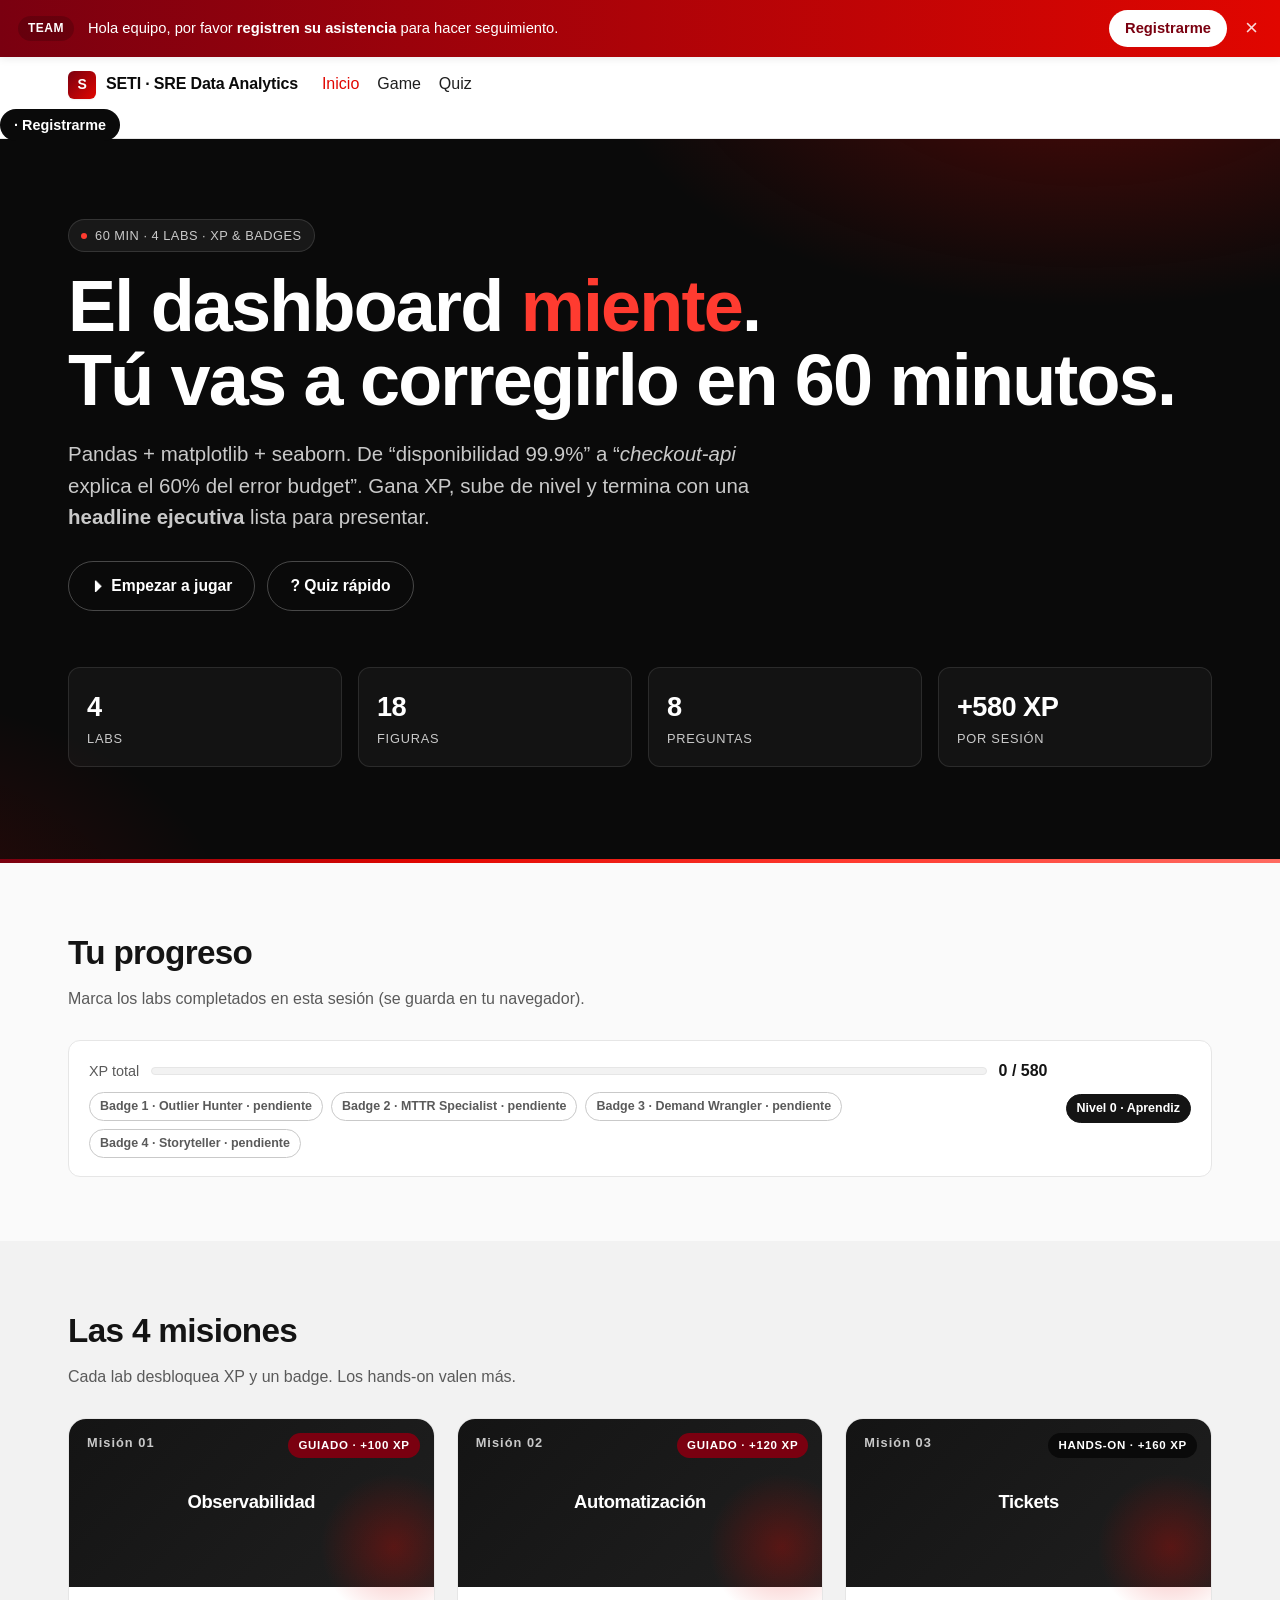
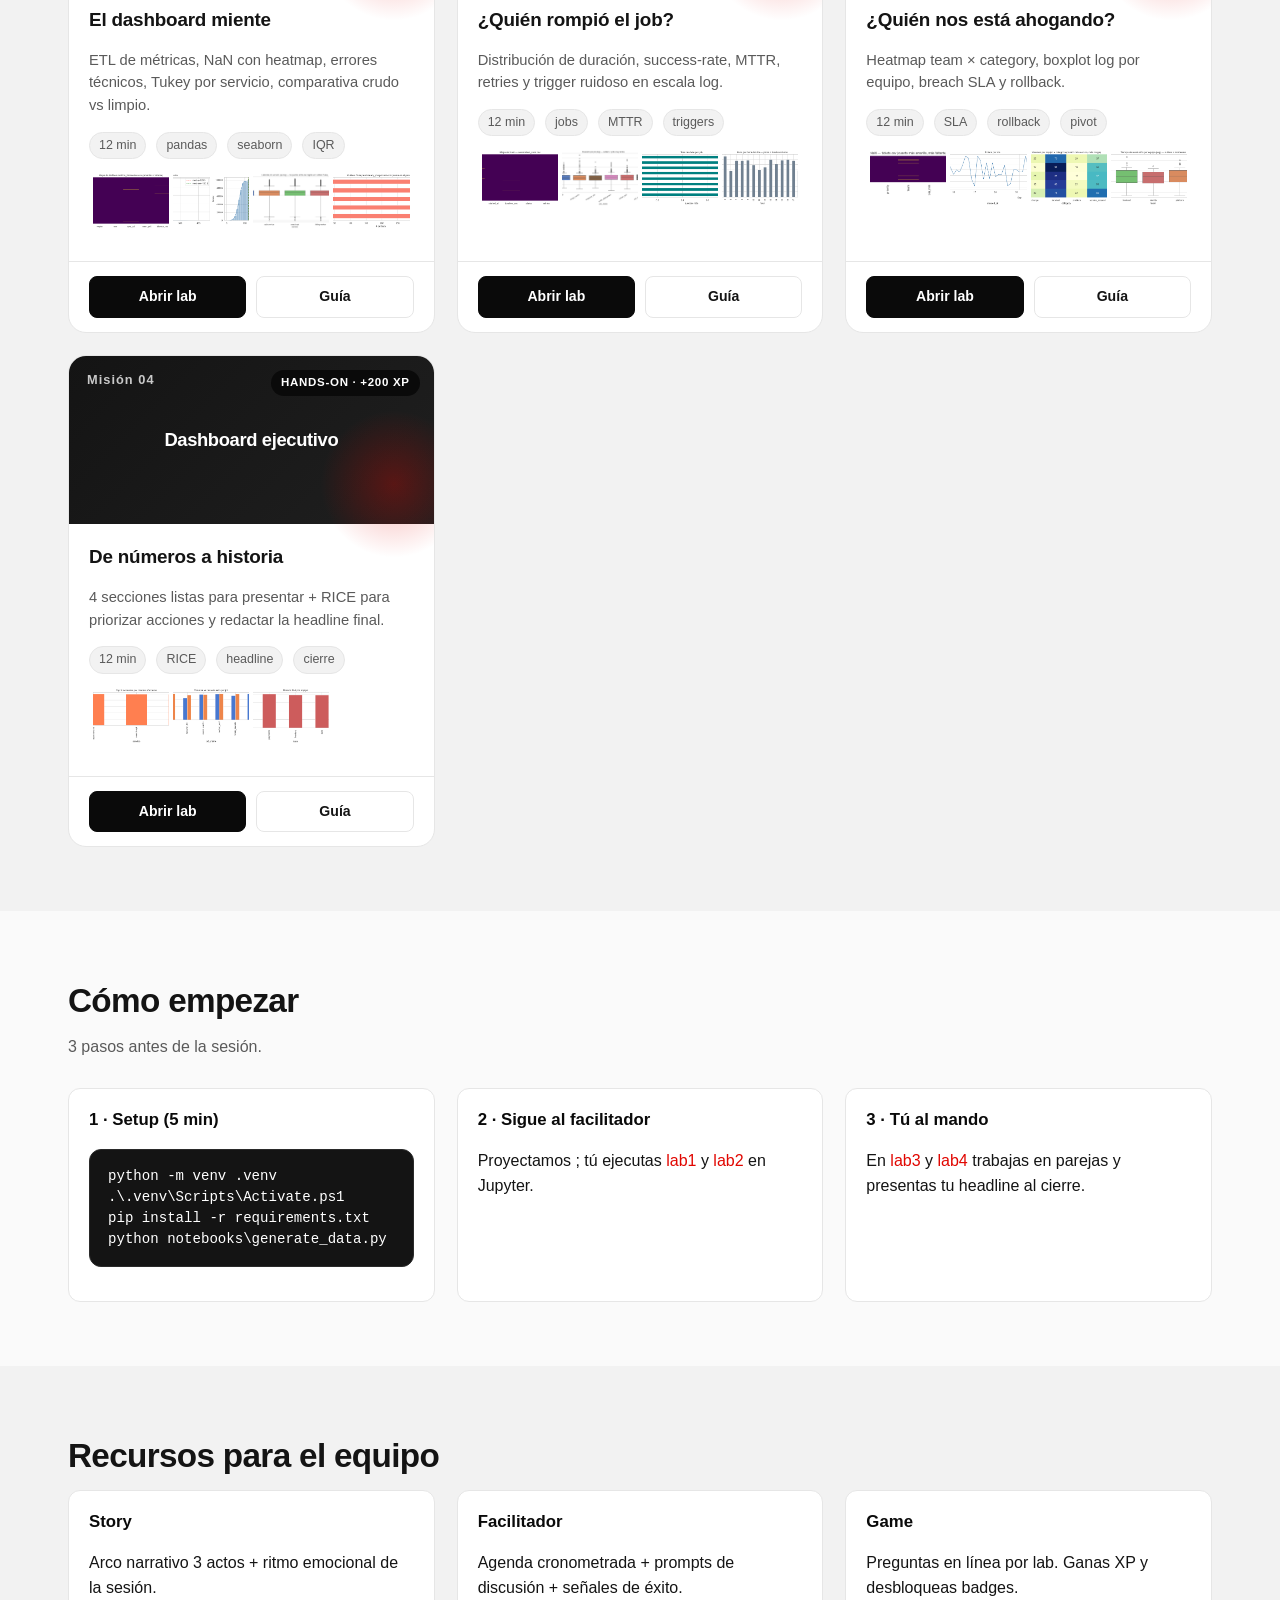
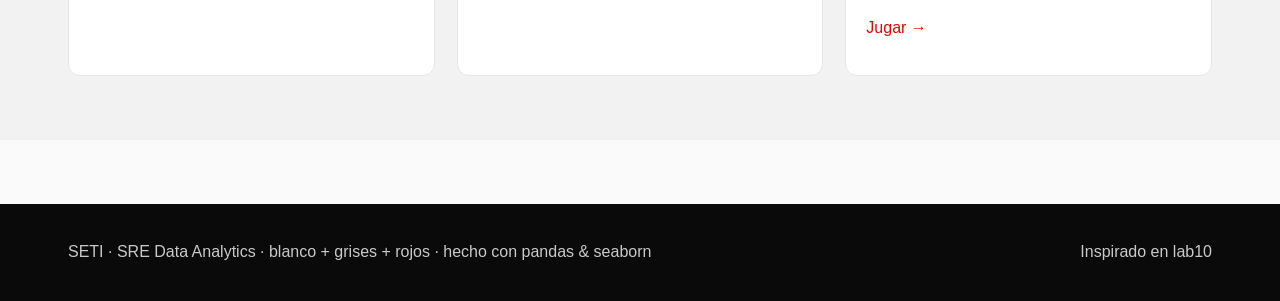
==== index.html @ d8b655b2 "SETI · SRE Data Analytics — v1.0" ====
<!DOCTYPE html>
<html lang="es">
<head>
<meta name="viewport" content="width=device-width, initial-scale=1">
<meta charset="utf-8">
<title>SETI · SRE Data Analytics</title>
<link rel="stylesheet" href="assets/style.css">
  <link rel="stylesheet" href="assets/registration.css">
</head>
<body>

<!-- NAV -->
<nav class="nav">
  <div class="wrap">
    <div class="brand"><div class="logo">S</div> SETI · SRE Data Analytics</div>
    <div class="links">
      <a class="active" href="index.html">Inicio</a>
      
      <a href="game.html">Game</a>
      <a href="quiz.html">Quiz</a>
      
      
      
      
    </div>
    
  </div>
    <a class="cta reg-nav-btn" href="#" onclick="event.preventDefault();window.__SETI__.openModal();" id="__SETI_OPEN_REG__">· Registrarme</a>
</nav>

<!-- HERO -->
<header class="hero">
  <div class="wrap">
    <span class="eyebrow"><span class="dot"></span> 60 min · 4 labs · XP & badges</span>
    <h1>El dashboard <span class="accent">miente</span>.<br>
        Tú vas a corregirlo en 60 minutos.</h1>
    <p class="lede">Pandas + matplotlib + seaborn. De “disponibilidad 99.9%” a
      “<em>checkout-api</em> explica el 60% del error budget”. Gana XP, sube de nivel
      y termina con una <strong>headline ejecutiva</strong> lista para presentar.</p>
    <div class="cta-row">
      
      <a class="btn btn-ghost" href="game.html">⏵ Empezar a jugar</a>
      <a class="btn btn-ghost" href="quiz.html">? Quiz rápido</a>
    </div>
    <div class="stats">
      <div class="stat"><div class="num">4</div><div class="lbl">Labs</div></div>
      <div class="stat"><div class="num">18</div><div class="lbl">Figuras</div></div>
      <div class="stat"><div class="num">8</div><div class="lbl">Preguntas</div></div>
      <div class="stat"><div class="num">+580 XP</div><div class="lbl">Por sesión</div></div>
    </div>
  </div>
</header>

<!-- PROGRESO -->
<section class="block">
  <div class="wrap">
    <h2 class="section-title">Tu progreso</h2>
    <p class="section-sub">Marca los labs completados en esta sesión (se guarda en tu navegador).</p>
    <div class="learn-card" style="display:flex; align-items:center; gap:18px; flex-wrap:wrap;">
      <div style="flex:1; min-width:240px;">
        <div class="bar-wrap" style="margin-bottom:8px;">
          <div class="label">XP total</div>
          <div class="progress" style="flex:1;"><span id="xp-bar" style="width:0%"></span></div>
          <div><strong id="xp-text">0 / 800</strong></div>
        </div>
        <div class="badge-row" id="badge-row">
          <span class="chip ghost">Badge 1 · pendiente</span>
          <span class="chip ghost">Badge 2 · pendiente</span>
          <span class="chip ghost">Badge 3 · pendiente</span>
          <span class="chip ghost">Badge 4 · pendiente</span>
        </div>
      </div>
      <div>
        <span class="chip ink" id="level">Nivel 0 · Aprendiz</span>
      </div>
    </div>
  </div>
</section>

<!-- LABS -->
<section class="block" style="background:var(--grey-6);">
  <div class="wrap">
    <h2 class="section-title">Las 4 misiones</h2>
    <p class="section-sub">Cada lab desbloquea XP y un badge. Los hands-on valen más.</p>
    <div class="lab-grid">

      <article class="lab-card guiado" data-lab="lab1" data-xp="100" data-badge="Outlier Hunter">
        <div class="cover">
          <span class="num">Misión 01</span>
          <span>Observabilidad</span>
          <div class="ring"></div>
        </div>
        <span class="ribbon">Guiado · +100 XP</span>
        <div class="body">
          <h3>El dashboard miente</h3>
          <p class="desc">ETL de métricas, NaN con heatmap, errores técnicos,
            Tukey por servicio, comparativa crudo vs limpio.</p>
          <div class="meta">
            <span class="pill">12 min</span>
            <span class="pill">pandas</span>
            <span class="pill">seaborn</span>
            <span class="pill">IQR</span>
          </div>
          <div class="gallery">
            <img src="html/lab1_fig1_nan.png" alt="">
            <img src="html/lab1_fig2_latency_dist.png" alt="">
            <img src="html/lab1_fig3_boxplot.png" alt="">
            <img src="html/lab1_fig4_outliers_per_service.png" alt="">
          </div>
        </div>
        <div class="actions">
          <a class="primary" href="html/lab1_observabilidad.html">Abrir lab</a>
          <a href="labs/lab-01-observabilidad/guide.html">Guía</a>
        </div>
      </article>

      <article class="lab-card guiado" data-lab="lab2" data-xp="120" data-badge="MTTR Specialist">
        <div class="cover">
          <span class="num">Misión 02</span>
          <span>Automatización</span>
          <div class="ring"></div>
        </div>
        <span class="ribbon">Guiado · +120 XP</span>
        <div class="body">
          <h3>¿Quién rompió el job?</h3>
          <p class="desc">Distribución de duración, success-rate, MTTR, retries y
            trigger ruidoso en escala log.</p>
          <div class="meta">
            <span class="pill">12 min</span>
            <span class="pill">jobs</span>
            <span class="pill">MTTR</span>
            <span class="pill">triggers</span>
          </div>
          <div class="gallery">
            <img src="html/lab2_fig1_nan.png" alt="">
            <img src="html/lab2_fig2_boxplot.png" alt="">
            <img src="html/lab2_fig3_success.png" alt="">
            <img src="html/lab2_fig4_hourly.png" alt="">
          </div>
        </div>
        <div class="actions">
          <a class="primary" href="html/lab2_automatizacion.html">Abrir lab</a>
          <a href="labs/lab-02-automatizacion/guide.html">Guía</a>
        </div>
      </article>

      <article class="lab-card hands" data-lab="lab3" data-xp="160" data-badge="Demand Wrangler">
        <div class="cover">
          <span class="num">Misión 03</span>
          <span>Tickets</span>
          <div class="ring"></div>
        </div>
        <span class="ribbon">Hands-on · +160 XP</span>
        <div class="body">
          <h3>¿Quién nos está ahogando?</h3>
          <p class="desc">Heatmap team × category, boxplot log por equipo,
            breach SLA y rollback.</p>
          <div class="meta">
            <span class="pill">12 min</span>
            <span class="pill">SLA</span>
            <span class="pill">rollback</span>
            <span class="pill">pivot</span>
          </div>
          <div class="gallery">
            <img src="html/lab3_fig1_nan.png" alt="">
            <img src="html/lab3_fig2_daily.png" alt="">
            <img src="html/lab3_fig3_heatmap.png" alt="">
            <img src="html/lab3_fig4_boxplot.png" alt="">
          </div>
        </div>
        <div class="actions">
          <a class="primary" href="html/lab3_requerimientos.html">Abrir lab</a>
          <a href="labs/lab-03-requerimientos/guide.html">Guía</a>
        </div>
      </article>

      <article class="lab-card hands" data-lab="lab4" data-xp="200" data-badge="Storyteller">
        <div class="cover">
          <span class="num">Misión 04</span>
          <span>Dashboard ejecutivo</span>
          <div class="ring"></div>
        </div>
        <span class="ribbon">Hands-on · +200 XP</span>
        <div class="body">
          <h3>De números a historia</h3>
          <p class="desc">4 secciones listas para presentar + RICE para priorizar
            acciones y redactar la headline final.</p>
          <div class="meta">
            <span class="pill">12 min</span>
            <span class="pill">RICE</span>
            <span class="pill">headline</span>
            <span class="pill">cierre</span>
          </div>
          <div class="gallery">
            <img src="html/lab4_fig1_avail.png" alt="">
            <img src="html/lab4_fig2_auto.png" alt="">
            <img src="html/lab4_fig3_ops.png" alt="">
          </div>
        </div>
        <div class="actions">
          <a class="primary" href="html/lab4_ejecutivo.html">Abrir lab</a>
          <a href="labs/lab-04-ejecutivo/guide.html">Guía</a>
        </div>
      </article>

    </div>
  </div>
</section>

<!-- CÓMO EMPEZAR -->
<section class="block">
  <div class="wrap">
    <h2 class="section-title">Cómo empezar</h2>
    <p class="section-sub">3 pasos antes de la sesión.</p>
    <div class="lab-grid">
      <div class="learn-card">
        <h3>1 · Setup (5 min)</h3>
        <pre><code>python -m venv .venv
.\.venv\Scripts\Activate.ps1
pip install -r requirements.txt
python notebooks\generate_data.py</code></pre>
      </div>
      <div class="learn-card">
        <h3>2 · Sigue al facilitador</h3>
        <p>Proyectamos ; tú ejecutas
          <a href="notebooks/lab1_observabilidad.ipynb">lab1</a> y
          <a href="notebooks/lab2_automatizacion.ipynb">lab2</a> en Jupyter.</p>
      </div>
      <div class="learn-card">
        <h3>3 · Tú al mando</h3>
        <p>En <a href="notebooks/lab3_requerimientos.ipynb">lab3</a> y
          <a href="notebooks/lab4_ejecutivo.ipynb">lab4</a> trabajas en parejas
          y presentas tu headline al cierre.</p>
      </div>
    </div>
  </div>
</section>

<!-- RECURSOS -->
<section class="block" style="background:var(--grey-6);">
  <div class="wrap">
    <h2 class="section-title">Recursos para el equipo</h2>
    <div class="lab-grid">
      <div class="learn-card">
        <h3>Story</h3>
        <p>Arco narrativo 3 actos + ritmo emocional de la sesión.</p>
        <p></p>
      </div>
      <div class="learn-card">
        <h3>Facilitador</h3>
        <p>Agenda cronometrada + prompts de discusión + señales de éxito.</p>
        <p></p>
      </div>
      <div class="learn-card">
        <h3>Game</h3>
        <p>Preguntas en línea por lab. Ganas XP y desbloqueas badges.</p>
        <p><a href="game.html">Jugar →</a></p>
      </div>
    </div>
  </div>
</section>

<footer class="site">
  <div class="wrap">
    <div>SETI · SRE Data Analytics · blanco + grises + rojos · hecho con pandas & seaborn</div>
    <div><a href="https://app.lab10.ai/aprende" rel="noopener">Inspirado en lab10</a></div>
  </div>
</footer>

<script>
// progreso local por navegador
const STORAGE = 'seti-sre-progress';
function load() {
  try { return JSON.parse(localStorage.getItem(STORAGE)) || {}; } catch { return {}; }
}
function save(s) { localStorage.setItem(STORAGE, JSON.stringify(s)); }
function paint() {
  const s = load();
  let xp = 0;
  document.querySelectorAll('.lab-card').forEach(card => {
    const lab = card.dataset.lab;
    if (s[lab]) {
      xp += +card.dataset.xp;
      card.style.borderColor = 'var(--red-5)';
      card.querySelector('.ribbon').textContent = '✓ ' + card.dataset.badge;
      card.querySelector('.ribbon').style.background = 'var(--red-7)';
    }
  });
  const max = 580, pct = Math.min(100, Math.round(100 * xp / max));
  document.getElementById('xp-bar').style.width = pct + '%';
  document.getElementById('xp-text').textContent = xp + ' / ' + max;
  const lvl = xp >= 580 ? 'Nivel 4 · Storyteller'
            : xp >= 380 ? 'Nivel 3 · Wrangler'
            : xp >= 220 ? 'Nivel 2 · Specialist'
            : xp >= 100 ? 'Nivel 1 · Hunter'
            : 'Nivel 0 · Aprendiz';
  document.getElementById('level').textContent = lvl;

  const badges = [...document.querySelectorAll('.lab-card')]
    .filter(c => s[c.dataset.lab]).map(c => c.dataset.badge);
  const row = document.getElementById('badge-row');
  row.innerHTML = '';
  for (let i = 1; i <= 4; i++) {
    const lab = ['lab1','lab2','lab3','lab4'][i - 1];
    const card = document.querySelector(`.lab-card[data-lab="${lab}"]`);
    const name = card.dataset.badge;
    const earned = s[lab];
    const span = document.createElement('span');
    span.className = 'chip ' + (earned ? 'red' : 'ghost');
    span.textContent = `Badge ${i} · ${name}` + (earned ? ' ✓' : ' · pendiente');
    row.appendChild(span);
  }
}
document.querySelectorAll('.lab-card').forEach(card => {
  card.addEventListener('click', (e) => {
    // sólo toggle si el click NO fue en un enlace
    if (e.target.closest('a')) return;
    const s = load();
    s[card.dataset.lab] = !s[card.dataset.lab];
    save(s); paint();
  });
});
paint();
</script>

  <script src="assets/registration.js" defer></script>
</body>
</html>
---- assets/style.css ----
/* =========================================================================
   SETI BRAND — SRE Data Analytics
   Paleta: blanco + escala de grises + escala de rojos
   ========================================================================= */

:root {
  /* neutros */
  --ink-0:   #0a0a0a;   /* negro casi puro */
  --ink-1:   #141414;
  --ink-2:   #1f1f1f;
  --ink-3:   #2a2a2a;
  --grey-1:  #3a3a3a;
  --grey-2:  #5a5a5a;
  --grey-3:  #8a8a8a;
  --grey-4:  #c9c9c9;
  --grey-5:  #e6e6e6;
  --grey-6:  #f2f2f2;
  --paper:   #ffffff;
  --paper-2: #fafafa;

  /* rojos SETI */
  --red-9:   #2b0000;
  --red-8:   #4a0000;
  --red-7:   #7a0010;
  --red-6:   #b30015;
  --red-5:   #e10600;
  --red-4:   #ff3b30;
  --red-3:   #ff6b61;
  --red-2:   #ffb3ad;
  --red-1:   #ffd9d5;

  /* acentos derivados */
  --accent:  var(--red-5);
  --accent-hi:var(--red-4);
  --accent-lo:var(--red-2);

  /* tipografía */
  --font-sans: "Inter", -apple-system, "Segoe UI", Roboto, Helvetica, Arial, sans-serif;
  --font-mono: ui-monospace, "JetBrains Mono", Menlo, Consolas, monospace;
  --font-display: "Inter", -apple-system, "Segoe UI", Roboto, sans-serif;

  /* radios / sombras */
  --r-sm: 6px;
  --r-md: 12px;
  --r-lg: 18px;
  --shadow-sm: 0 1px 2px rgba(0,0,0,.04), 0 1px 1px rgba(0,0,0,.02);
  --shadow-md: 0 4px 14px rgba(0,0,0,.08);
  --shadow-lg: 0 18px 40px rgba(0,0,0,.12);
}

* { box-sizing: border-box; }
html, body { margin: 0; padding: 0; }
body {
  font-family: var(--font-sans);
  background: var(--paper-2);
  color: var(--ink-1);
  line-height: 1.55;
  -webkit-font-smoothing: antialiased;
  text-rendering: optimizeLegibility;
}
a { color: var(--accent); text-decoration: none; }
a:hover { color: var(--accent-hi); text-decoration: underline; text-underline-offset: 3px; }
code, kbd, pre { font-family: var(--font-mono); }
code { background: var(--grey-6); padding: .15em .45em; border-radius: 4px; font-size: .92em; color: var(--red-8); }
kbd {
  background: var(--ink-1); color: var(--paper); padding: 2px 6px; border-radius: 4px;
  font-size: .8em; border: 1px solid var(--ink-3);
}
hr { border: 0; height: 1px; background: var(--grey-5); margin: 28px 0; }

/* =========================================================================
   PROSE — blockquote, table, pre, listas (para Markdown rendered)
   ========================================================================= */
blockquote {
  border-left: 4px solid var(--accent);
  background: #fff5f4;
  color: var(--red-8);
  padding: 14px 18px;
  border-radius: 6px;
  margin: 18px 0;
  font-style: normal;
}
blockquote p { margin: 0; }
blockquote p + p { margin-top: .6em; }
blockquote ul { margin: .4em 0 .4em 1em; padding: 0; }

table {
  width: 100%;
  border-collapse: collapse;
  margin: 18px 0;
  background: var(--paper);
  border: 1px solid var(--grey-5);
  border-radius: var(--r-md);
  overflow: hidden;
  font-size: .95rem;
}
thead { background: var(--grey-6); }
th, td {
  padding: 10px 14px;
  border-bottom: 1px solid var(--grey-5);
  text-align: left;
  vertical-align: top;
}
tbody tr:last-child td { border-bottom: 0; }
tbody tr:hover { background: var(--grey-6); }
th { color: var(--ink-1); font-weight: 700; font-size: .82rem; letter-spacing: .04em; text-transform: uppercase; }

ul, ol { padding-left: 1.4em; }
li { margin: 4px 0; }

pre {
  background: var(--ink-1);
  color: var(--paper);
  padding: 16px 18px;
  border-radius: var(--r-md);
  overflow-x: auto;
  font-size: .88rem;
  line-height: 1.5;
  margin: 16px 0;
  border: 1px solid var(--ink-3);
}
pre code { background: transparent; color: inherit; padding: 0; font-size: inherit; }

img { max-width: 100%; height: auto; border-radius: var(--r-md); }
figure { margin: 18px 0; }
figcaption { color: var(--grey-2); font-size: .85rem; margin-top: 6px; }

/* =========================================================================
   LAYOUT — nav, hero, secciones
   ========================================================================= */
.nav {
  position: sticky; top: 0; z-index: 50;
  background: rgba(255,255,255,.92);
  backdrop-filter: saturate(180%) blur(10px);
  border-bottom: 1px solid var(--grey-5);
}
.nav .wrap {
  max-width: 1200px; margin: 0 auto;
  display: flex; align-items: center; gap: 24px;
  padding: 14px 28px;
}
.nav .brand {
  display: flex; align-items: center; gap: 10px;
  font-weight: 800; letter-spacing: -.01em; color: var(--ink-0);
}
.nav .brand .logo {
  width: 28px; height: 28px; border-radius: 6px;
  background: linear-gradient(135deg, var(--red-7), var(--red-5));
  display: grid; place-items: center; color: #fff; font-weight: 800; font-size: 14px;
  box-shadow: var(--shadow-sm);
}
.nav .links { display: flex; gap: 18px; flex-wrap: wrap; }
.nav .links a { color: var(--ink-2); font-weight: 500; }
.nav .links a.active { color: var(--accent); }
.nav .cta {
  margin-left: auto;
  background: var(--ink-0); color: var(--paper);
  padding: 8px 14px; border-radius: 999px; font-weight: 600;
  font-size: .9rem;
}
.nav .cta:hover { background: var(--red-7); text-decoration: none; color: #fff; }

.wrap { max-width: 1200px; margin: 0 auto; padding: 0 28px; }

.hero {
  position: relative;
  padding: 80px 28px 96px;
  background: var(--ink-0);
  color: var(--paper);
  overflow: hidden;
}
.hero::before {
  content: ""; position: absolute; inset: 0;
  background:
    radial-gradient(800px 400px at 85% -10%, rgba(225,6,0,.30), transparent 60%),
    radial-gradient(600px 400px at -10% 110%, rgba(225,6,0,.18), transparent 60%);
  pointer-events: none;
}
.hero::after {
  content: ""; position: absolute; left: 0; right: 0; bottom: 0; height: 4px;
  background: linear-gradient(90deg, var(--red-7), var(--red-5), var(--red-4), var(--red-3));
}
.hero .wrap { position: relative; }
.hero .eyebrow {
  display: inline-flex; align-items: center; gap: 8px;
  padding: 6px 12px; border-radius: 999px;
  background: rgba(255,255,255,.06); border: 1px solid rgba(255,255,255,.12);
  font-size: .8rem; letter-spacing: .04em; text-transform: uppercase; color: var(--grey-4);
}
.hero .eyebrow .dot { width: 6px; height: 6px; border-radius: 50%; background: var(--red-4); }
.hero h1 {
  font-size: clamp(2.4rem, 6vw, 4.5rem);
  margin: 18px 0 14px;
  line-height: 1.02; letter-spacing: -.025em; font-weight: 800;
}
.hero h1 .accent { color: var(--red-4); }
.hero p.lede {
  font-size: clamp(1.05rem, 1.6vw, 1.35rem); color: var(--grey-4); max-width: 720px;
}
.hero .cta-row { margin-top: 28px; display: flex; gap: 12px; flex-wrap: wrap; }
.btn {
  display: inline-flex; align-items: center; gap: 8px;
  padding: 12px 22px; border-radius: 999px; font-weight: 600; font-size: .98rem;
  border: 1px solid transparent; transition: transform .08s ease;
}
.btn:hover { transform: translateY(-1px); text-decoration: none; }
.btn-primary { background: var(--red-5); color: #fff; }
.btn-primary:hover { background: var(--red-4); color: #fff; }
.btn-ghost   { background: transparent; color: var(--paper); border-color: rgba(255,255,255,.25); }
.btn-ghost:hover { background: rgba(255,255,255,.08); color: #fff; }
.btn-ink     { background: var(--ink-0); color: var(--paper); }
.btn-ink:hover { background: var(--ink-2); color: #fff; }

.stats {
  margin-top: 56px;
  display: grid; grid-template-columns: repeat(auto-fit, minmax(160px, 1fr));
  gap: 16px;
}
.stat {
  background: rgba(255,255,255,.04);
  border: 1px solid rgba(255,255,255,.10);
  padding: 18px 18px;
  border-radius: var(--r-md);
}
.stat .num { font-size: 1.7rem; font-weight: 800; color: var(--paper); letter-spacing: -.02em;}
.stat .lbl { font-size: .8rem; color: var(--grey-4); text-transform: uppercase; letter-spacing: .06em; }

/* secciones */
section.block { padding: 64px 28px; }
section.block .wrap { max-width: 1200px; margin: 0 auto; }
h2.section-title {
  font-size: clamp(1.6rem, 2.6vw, 2.2rem);
  letter-spacing: -.02em; margin: 0 0 8px;
}
.section-sub { color: var(--grey-2); margin: 0 0 28px; max-width: 720px; }

/* cards de lab */
.lab-grid {
  display: grid; grid-template-columns: repeat(auto-fit, minmax(300px, 1fr)); gap: 22px;
}
.lab-card {
  background: var(--paper);
  border: 1px solid var(--grey-5);
  border-radius: var(--r-lg);
  overflow: hidden;
  display: flex; flex-direction: column;
  transition: transform .15s ease, box-shadow .15s ease, border-color .15s ease;
  position: relative;
}
.lab-card:hover {
  transform: translateY(-3px);
  box-shadow: var(--shadow-md);
  border-color: var(--grey-4);
}
.lab-card .ribbon {
  position: absolute; top: 14px; right: 14px;
  font-size: .72rem; font-weight: 700; letter-spacing: .06em; text-transform: uppercase;
  padding: 4px 10px; border-radius: 999px;
  background: var(--ink-0); color: var(--paper);
}
.lab-card.guiado .ribbon { background: var(--red-7); }
.lab-card.hands  .ribbon { background: var(--ink-0); }
.lab-card .cover {
  height: 168px;
  background: linear-gradient(135deg, var(--ink-1), var(--ink-2));
  position: relative;
  display: grid; place-items: center;
  color: var(--paper); font-weight: 800; letter-spacing: -.02em;
  font-size: 1.15rem;
}
.lab-card .cover .num {
  position: absolute; top: 14px; left: 18px;
  font-size: .8rem; color: var(--grey-4); font-weight: 700; letter-spacing: .08em;
}
.lab-card .cover .ring {
  position: absolute; right: -40px; bottom: -40px;
  width: 160px; height: 160px; border-radius: 50%;
  background: radial-gradient(circle at center, rgba(225,6,0,.30), transparent 65%);
}
.lab-card .body { padding: 18px 20px 20px; }
.lab-card h3 { margin: 0 0 6px; font-size: 1.18rem; letter-spacing: -.01em; }
.lab-card .desc { color: var(--grey-2); font-size: .92rem; }
.lab-card .meta {
  display: flex; gap: 10px; flex-wrap: wrap; margin: 12px 0 14px;
  font-size: .78rem; color: var(--grey-2);
}
.lab-card .meta .pill {
  border: 1px solid var(--grey-5); padding: 3px 9px; border-radius: 999px;
  background: var(--grey-6);
}
.lab-card .gallery {
  display: grid; grid-template-columns: repeat(4, 1fr); gap: 4px;
  padding: 0 4px 12px;
}
.lab-card .gallery img { width: 100%; height: 56px; object-fit: cover; border-radius: 4px; }
.lab-card .actions {
  margin-top: auto; padding: 14px 20px; border-top: 1px solid var(--grey-5);
  display: flex; gap: 10px;
}
.lab-card .actions a {
  flex: 1; text-align: center; font-weight: 600; font-size: .88rem;
  padding: 9px 10px; border-radius: 8px; border: 1px solid var(--grey-5); color: var(--ink-1);
  background: var(--paper);
}
.lab-card .actions a.primary { background: var(--ink-0); color: var(--paper); border-color: var(--ink-0); }
.lab-card .actions a.primary:hover { background: var(--red-7); border-color: var(--red-7); }
.lab-card .actions a:hover { text-decoration: none; }

/* XP / progress / badges */
.badge-row { display: flex; gap: 8px; flex-wrap: wrap; }
.chip {
  display: inline-flex; align-items: center; gap: 6px;
  padding: 4px 10px; border-radius: 999px; font-size: .78rem; font-weight: 600;
  background: var(--grey-6); color: var(--ink-2);
  border: 1px solid var(--grey-5);
}
.chip.red   { background: var(--red-1); color: var(--red-8); border-color: var(--red-2); }
.chip.ink   { background: var(--ink-1); color: var(--paper); border-color: var(--ink-1); }
.chip.ghost { background: transparent; color: var(--grey-2); border-color: var(--grey-4); }

.progress {
  height: 8px; background: var(--grey-6); border-radius: 999px; overflow: hidden;
  border: 1px solid var(--grey-5);
}
.progress > span {
  display: block; height: 100%;
  background: linear-gradient(90deg, var(--red-7), var(--red-5), var(--red-4));
  transition: width .35s ease;
}

/* figuras con marco */
figure.fig {
  margin: 0; background: var(--paper); border: 1px solid var(--grey-5);
  border-radius: var(--r-md); overflow: hidden; box-shadow: var(--shadow-sm);
}
figure.fig img { display: block; width: 100%; }
figure.fig figcaption {
  padding: 8px 12px; font-size: .82rem; color: var(--grey-2);
  border-top: 1px solid var(--grey-5); background: var(--grey-6);
}

/* footer */
footer.site {
  margin-top: 64px; background: var(--ink-0); color: var(--grey-4);
  padding: 36px 28px;
}
footer.site .wrap { display: flex; flex-wrap: wrap; gap: 16px; align-items: center; justify-content: space-between; }
footer.site a { color: var(--grey-4); }
footer.site a:hover { color: var(--paper); }

/* =========================================================================
   COMPONENTES — slides / quiz / game
   ========================================================================= */
.stage {
  background: var(--paper);
  border-radius: var(--r-lg);
  box-shadow: var(--shadow-md);
  border: 1px solid var(--grey-5);
}

/* === SLIDES === */
.deck {
  position: relative; min-height: 80vh;
  background: var(--paper); border-radius: var(--r-lg);
  box-shadow: var(--shadow-md); overflow: hidden;
}
.deck .topbar {
  display: flex; align-items: center; justify-content: space-between;
  padding: 14px 22px; border-bottom: 1px solid var(--grey-5); background: var(--paper-2);
}
.deck .topbar .brand {
  display: flex; align-items: center; gap: 10px;
  font-weight: 800; letter-spacing: -.01em; color: var(--ink-0);
}
.deck .topbar .brand .logo {
  width: 24px; height: 24px; border-radius: 6px;
  background: linear-gradient(135deg, var(--red-7), var(--red-5));
  display: grid; place-items: center; color: #fff; font-weight: 800; font-size: 12px;
}
.deck .topbar .progress { width: 30vw; min-width: 220px; max-width: 480px; }
.deck .topbar .ctrls { display: flex; gap: 6px; }
.deck .topbar .ctrls button {
  border: 1px solid var(--grey-5); background: var(--paper);
  padding: 6px 10px; border-radius: 8px; font: inherit; color: var(--ink-2);
  cursor: pointer;
}
.deck .topbar .ctrls button:hover { background: var(--grey-6); }

.slide { display: none; min-height: 70vh; padding: 56px 64px; }
.slide.active { display: block; animation: slideIn .25s ease; }
@keyframes slideIn { from { opacity: 0; transform: translateY(6px); } to { opacity: 1; transform: none; } }

.slide h1 {
  font-size: clamp(2.2rem, 4.6vw, 3.6rem); margin: 0 0 14px;
  letter-spacing: -.025em; line-height: 1.04; font-weight: 800;
}
.slide h2 {
  font-size: clamp(1.4rem, 2.4vw, 2rem); margin: 0 0 10px;
  letter-spacing: -.015em; color: var(--ink-0);
}
.slide h2 .num {
  display: inline-block; padding: 2px 10px; margin-right: 10px;
  background: var(--red-1); color: var(--red-8);
  border-radius: 8px; font-size: .85em; letter-spacing: .04em;
  border: 1px solid var(--red-2); vertical-align: middle;
}
.slide p, .slide li { font-size: clamp(1rem, 1.25vw, 1.18rem); color: var(--ink-2); }
.slide ul { padding-left: 1.2em; }
.slide blockquote {
  border-left: 4px solid var(--red-5);
  background: var(--red-1); color: var(--red-8);
  padding: 16px 20px; border-radius: 6px; margin: 22px 0;
  font-size: clamp(1.05rem, 1.5vw, 1.3rem); font-weight: 500;
}
.slide .lede { font-size: clamp(1.05rem, 1.6vw, 1.3rem); color: var(--grey-2); max-width: 760px; }

.slide.cover {
  background: var(--ink-0); color: var(--paper);
  position: relative; overflow: hidden;
  display: flex; align-items: center;
}
.slide.cover::before {
  content: ""; position: absolute; inset: 0;
  background:
    radial-gradient(900px 500px at 90% -10%, rgba(225,6,0,.32), transparent 60%),
    radial-gradient(700px 400px at -10% 110%, rgba(225,6,0,.20), transparent 60%);
}
.slide.cover > div { position: relative; }
.slide.cover h1 { color: var(--paper); }
.slide.cover h1 .accent { color: var(--red-4); }
.slide.cover .lede { color: var(--grey-4); }

.slide .imgwrap { display:grid; grid-template-columns: repeat(auto-fit, minmax(260px, 1fr)); gap: 16px; margin-top: 16px; }
.slide .imgwrap figure { margin: 0; }
.slide .imgwrap img {
  width: 100%; border: 1px solid var(--grey-5); border-radius: var(--r-md); background: var(--paper);
}

.slide .footer-tip {
  position: absolute; left: 0; right: 0; bottom: 18px;
  text-align: center; color: var(--grey-3); font-size: .82rem;
}
.slide.cover .footer-tip { color: var(--grey-4); }

.slide .agenda td, .slide .agenda th { padding: 8px 10px; border-bottom: 1px solid var(--grey-5); }
.slide .agenda th { color: var(--grey-2); text-align: left; font-weight: 700; }
.slide .agenda tr td:first-child { color: var(--red-7); font-weight: 700; white-space: nowrap; }

.headline-card {
  background: var(--paper);
  border: 1px solid var(--grey-5);
  border-left: 6px solid var(--red-5);
  border-radius: var(--r-md);
  padding: 22px 24px;
  font-size: clamp(1.1rem, 1.5vw, 1.4rem);
  box-shadow: var(--shadow-sm);
}

.deck .pager {
  display: flex; gap: 6px; justify-content: center; padding: 14px; border-top: 1px solid var(--grey-5);
  background: var(--paper-2);
}
.deck .pager .dot {
  width: 8px; height: 8px; border-radius: 50%; background: var(--grey-4);
}
.deck .pager .dot.active { background: var(--red-5); width: 22px; border-radius: 999px; }

/* === QUIZ / GAME === */
.qcard {
  background: var(--paper);
  border: 1px solid var(--grey-5);
  border-radius: var(--r-lg);
  box-shadow: var(--shadow-sm);
  padding: 22px 24px;
  margin: 18px 0;
}
.qcard h3 { margin: 0 0 6px; font-size: 1.08rem; }
.qcard .qmeta { color: var(--grey-3); font-size: .82rem; margin-bottom: 12px; }
.opt {
  display: block; padding: 12px 14px; border: 1px solid var(--grey-5);
  border-radius: 10px; margin: 6px 0; cursor: pointer; transition: all .12s ease;
  background: var(--paper); color: var(--ink-1);
}
.opt:hover { background: var(--grey-6); border-color: var(--grey-4); }
.opt.sel   { background: var(--ink-0); color: var(--paper); border-color: var(--ink-0); }
.opt.right { background: #e6ffe9; border-color: #2ea043; color: #064f1c; }
.opt.wrong { background: #ffeaea; border-color: var(--red-6); color: var(--red-8); }
.opt .ltr { font-weight: 700; margin-right: 8px; opacity: .7; }
.feedback {
  margin-top: 10px; padding: 10px 12px; border-radius: 8px; display: none;
  border: 1px solid transparent;
}
.feedback.show { display: block; }
.feedback.ok   { background: #e6ffe9; color: #064f1c; border-color: #2ea043; }
.feedback.bad  { background: var(--red-1); color: var(--red-8); border-color: var(--red-2); }

.bar-wrap { display: flex; align-items: center; gap: 12px; }
.bar-wrap .label { color: var(--grey-2); font-size: .9rem; white-space: nowrap; }

.xp-burst {
  display: inline-flex; align-items: center; gap: 6px;
  background: var(--red-5); color: #fff; padding: 2px 8px; border-radius: 999px;
  font-weight: 700; font-size: .8rem;
}

/* gates del game */
.gate {
  border: 2px dashed var(--grey-4); border-radius: var(--r-md);
  padding: 18px 20px; color: var(--grey-2); background: var(--paper-2);
}
.gate.unlocked { border-color: var(--red-5); background: #fff; color: var(--ink-1); }

/* === LAB HTML header === */
.lab-shell {
  max-width: 1200px; margin: 0 auto; padding: 24px 28px;
}
.lab-shell .lab-head {
  background: var(--ink-0); color: var(--paper);
  border-radius: var(--r-lg);
  padding: 28px 28px 32px; position: relative; overflow: hidden;
}
.lab-shell .lab-head::after {
  content: ""; position: absolute; left: 0; right: 0; bottom: 0; height: 4px;
  background: linear-gradient(90deg, var(--red-7), var(--red-5), var(--red-4));
}
.lab-shell .lab-head h1 { margin: 6px 0 8px; font-size: clamp(1.7rem, 3vw, 2.4rem); letter-spacing: -.02em; }
.lab-shell .lab-head .meta { color: var(--grey-4); }
.lab-shell .breadcrumb { font-size: .85rem; color: var(--grey-2); margin: 0 0 12px; }

.toc {
  background: var(--paper); border: 1px solid var(--grey-5); border-radius: var(--r-md);
  padding: 16px 18px; margin: 22px 0;
}
.toc h3 { margin: 0 0 8px; font-size: .9rem; text-transform: uppercase; letter-spacing: .08em; color: var(--grey-2); }
.toc ol { margin: 0; padding-left: 18px; }
.toc li { margin: 4px 0; color: var(--ink-2); }
.toc a { color: var(--ink-1); }
.toc a:hover { color: var(--accent); }

.learn-card {
  background: var(--paper); border: 1px solid var(--grey-5); border-radius: var(--r-md);
  padding: 18px 20px;
}
.learn-card h3 { margin: 0 0 8px; font-size: 1.05rem; color: var(--ink-0); }
.learn-card ul { margin: 0; padding-left: 18px; }
.learn-card li { margin: 4px 0; color: var(--ink-2); }

/* =========================================================================
   NOTEBOOKS — nbconvert output overrides
   ========================================================================= */
.lab-shell .jp-RenderedHTMLCommon { font-size: 16px; line-height: 1.6; color: var(--ink-1); }
.lab-shell .jp-RenderedHTMLCommon h1,
.lab-shell .jp-RenderedHTMLCommon h2,
.lab-shell .jp-RenderedHTMLCommon h3,
.lab-shell .jp-RenderedHTMLCommon h4 {
  color: var(--ink-0);
  letter-spacing: -.015em;
  margin-top: 1.6em;
  margin-bottom: .5em;
}
.lab-shell .jp-RenderedHTMLCommon h1 { font-size: 1.9rem; }
.lab-shell .jp-RenderedHTMLCommon h2 { font-size: 1.5rem; border-bottom: 1px solid var(--grey-5); padding-bottom: .3em; }
.lab-shell .jp-RenderedHTMLCommon h3 { font-size: 1.2rem; color: var(--red-7); }
.lab-shell .jp-RenderedHTMLCommon p,
.lab-shell .jp-RenderedHTMLCommon li { color: var(--ink-2); }

.lab-shell .jp-RenderedHTMLCommon blockquote {
  background: #fff5f4;
  border-left: 4px solid var(--accent);
  color: var(--red-8);
  padding: 12px 16px;
  border-radius: 6px;
  margin: 14px 0;
}

.lab-shell table.dataframe,
.lab-shell table.dataframe * { border: 0 !important; }
.lab-shell table.dataframe {
  width: 100%;
  border-collapse: collapse;
  margin: 14px 0;
  background: var(--paper);
  border: 1px solid var(--grey-5) !important;
  border-radius: var(--r-md);
  overflow: hidden;
  font-size: .9rem;
  font-family: var(--font-mono);
}
.lab-shell table.dataframe thead th {
  background: var(--ink-1);
  color: var(--paper);
  padding: 10px 12px;
  text-align: left;
  font-weight: 700;
  font-size: .78rem;
  letter-spacing: .04em;
  text-transform: uppercase;
  border-bottom: 0;
}
.lab-shell table.dataframe tbody td,
.lab-shell table.dataframe tbody th {
  padding: 8px 12px;
  border-bottom: 1px solid var(--grey-5);
  background: var(--paper);
}
.lab-shell table.dataframe tbody tr:nth-child(odd) td,
.lab-shell table.dataframe tbody tr:nth-child(odd) th {
  background: var(--grey-6);
}
.lab-shell table.dataframe tbody tr:hover td {
  background: var(--red-1);
}

.lab-shell .highlight pre { background: var(--grey-6); color: var(--ink-1); border: 1px solid var(--grey-4); }
.lab-shell pre { background: var(--grey-6); color: var(--ink-1); border: 1px solid var(--grey-4); }
.lab-shell pre code { color: var(--ink-1); }
.lab-shell .jp-RenderedImage img { border-radius: var(--r-md); border: 1px solid var(--grey-5); background: var(--paper); padding: 4px; }

.lab-shell ul.itemize,
.lab-shell ol.enumerate { padding-left: 1.4em; margin: .6em 0; }
.lab-shell li { margin: 4px 0; }

.lab-shell .jp-InputPrompt,
.lab-shell .jp-OutputPrompt { color: var(--grey-3); font-family: var(--font-mono); font-size: .8rem; }
.lab-shell .jp-CodeCell, .lab-shell .jp-MarkdownCell { margin-bottom: 14px; }

/* utility */
.grid-2 { display: grid; grid-template-columns: 1fr 1fr; gap: 18px; }
@media (max-width: 800px) {
  .grid-2 { grid-template-columns: 1fr; }
  .slide { padding: 36px 22px; }
  .nav .wrap { padding: 12px 16px; }
  .wrap { padding: 0 16px; }
  section.block { padding: 40px 16px; }
}
---- assets/registration.css ----
/* =========================================================================
   REGISTRATION — banner + modal (SETI branding)
   ========================================================================= */

/* BANNER */
.reg-banner {
  position: sticky; top: 0; z-index: 60;
  background: linear-gradient(90deg, var(--red-7), var(--red-5));
  color: #fff;
  padding: 10px 18px;
  font-size: .92rem;
  display: flex; align-items: center; gap: 14px;
  box-shadow: 0 2px 8px rgba(0,0,0,.08);
}
.reg-banner .pill {
  background: rgba(0,0,0,.18);
  border-radius: 999px;
  padding: 3px 10px;
  font-size: .75rem;
  letter-spacing: .04em;
  text-transform: uppercase;
  font-weight: 700;
}
.reg-banner .text { flex: 1; }
.reg-banner .text strong { font-weight: 700; }
.reg-banner button.reg-cta {
  background: #fff;
  color: var(--red-7);
  border: 0;
  padding: 7px 16px;
  border-radius: 999px;
  font: inherit; font-weight: 700;
  cursor: pointer;
}
.reg-banner button.reg-cta:hover { background: var(--red-1); }
.reg-banner button.reg-close {
  background: transparent;
  border: 0;
  color: rgba(255,255,255,.85);
  font-size: 1.4rem;
  cursor: pointer;
  padding: 0 4px;
  line-height: 1;
}
.reg-banner button.reg-close:hover { color: #fff; }

body.has-reg-banner { padding-top: 0; }

/* MODAL overlay */
.reg-overlay {
  position: fixed; inset: 0;
  background: rgba(10,10,10,.65);
  backdrop-filter: blur(4px);
  z-index: 100;
  display: none;
  align-items: center; justify-content: center;
  padding: 20px;
  animation: regFade .18s ease;
}
.reg-overlay.open { display: flex; }
@keyframes regFade { from { opacity: 0; } to { opacity: 1; } }

/* MODAL */
.reg-modal {
  background: var(--paper);
  border-radius: var(--r-lg);
  box-shadow: var(--shadow-lg);
  width: 100%;
  max-width: 520px;
  overflow: hidden;
  animation: regSlide .22s cubic-bezier(.2,.9,.3,1.2);
}
@keyframes regSlide { from { transform: translateY(12px) scale(.97); opacity: 0; } to { transform: none; opacity: 1; } }

.reg-modal-head {
  background: var(--ink-0);
  color: var(--paper);
  padding: 22px 26px;
  position: relative;
  border-bottom: 1px solid var(--ink-2);
}
.reg-modal-head::after {
  content: "";
  position: absolute; left: 0; right: 0; bottom: 0; height: 4px;
  background: linear-gradient(90deg, var(--red-7), var(--red-5), var(--red-4));
}
.reg-modal-head h2 {
  margin: 0 0 4px;
  font-size: 1.35rem;
  letter-spacing: -.01em;
}
.reg-modal-head p { margin: 0; color: var(--grey-4); font-size: .9rem; }
.reg-modal-head .close {
  position: absolute; top: 14px; right: 14px;
  background: transparent; border: 0;
  color: var(--grey-4); font-size: 1.4rem; cursor: pointer;
}
.reg-modal-head .close:hover { color: var(--paper); }

.reg-modal-body { padding: 22px 26px; }
.reg-field { margin-bottom: 14px; }
.reg-field label {
  display: block;
  font-size: .78rem;
  font-weight: 700;
  text-transform: uppercase;
  letter-spacing: .06em;
  color: var(--ink-1);
  margin-bottom: 6px;
}
.reg-field label .req { color: var(--red-5); }
.reg-field input {
  width: 100%;
  padding: 10px 12px;
  border: 1px solid var(--grey-4);
  border-radius: 8px;
  font: inherit; font-size: 1rem;
  background: var(--paper-2);
  color: var(--ink-1);
  transition: border-color .12s ease, box-shadow .12s ease;
}
.reg-field input:focus {
  outline: 0;
  border-color: var(--accent);
  box-shadow: 0 0 0 3px rgba(225,6,0,.18);
}
.reg-field .hint { font-size: .78rem; color: var(--grey-2); margin-top: 4px; }
.reg-field.invalid input { border-color: var(--red-5); }
.reg-field.invalid .hint { color: var(--red-7); }

.reg-checks { display: flex; flex-direction: column; gap: 6px; margin-top: 6px; }
.reg-check {
  display: flex; align-items: flex-start; gap: 8px;
  font-size: .85rem; color: var(--ink-2);
}
.reg-check input { margin-top: 3px; }
.reg-check a { color: var(--accent); text-decoration: underline; }

.reg-actions {
  display: flex; gap: 10px;
  padding: 14px 26px 22px;
  background: var(--paper-2);
}
.reg-actions button {
  flex: 1;
  padding: 11px 14px;
  border-radius: 999px;
  font: inherit; font-weight: 700; font-size: .95rem;
  border: 1px solid var(--grey-4);
  cursor: pointer;
}
.reg-actions .primary { background: var(--accent); color: #fff; border-color: var(--accent); }
.reg-actions .primary:hover { background: var(--accent-hi); border-color: var(--accent-hi); }
.reg-actions .ghost { background: transparent; color: var(--grey-2); }
.reg-actions .primary:disabled { opacity: .5; cursor: not-allowed; }

.reg-status {
  font-size: .85rem;
  color: var(--grey-2);
  margin: 0 26px 12px;
}
.reg-status.ok { color: var(--ok, #2ea043); }
.reg-status.err { color: var(--red-7); }

/* MOBILE */
@media (max-width: 600px) {
  .reg-banner { font-size: .82rem; padding: 8px 12px; gap: 8px; }
  .reg-banner .pill { display: none; }
  .reg-banner .text { flex: 1; line-height: 1.35; }
  .reg-modal { max-width: 100%; }
  .reg-modal-head { padding: 18px 20px; }
  .reg-modal-body { padding: 18px 20px; }
  .reg-actions { padding: 12px 20px 18px; }
}
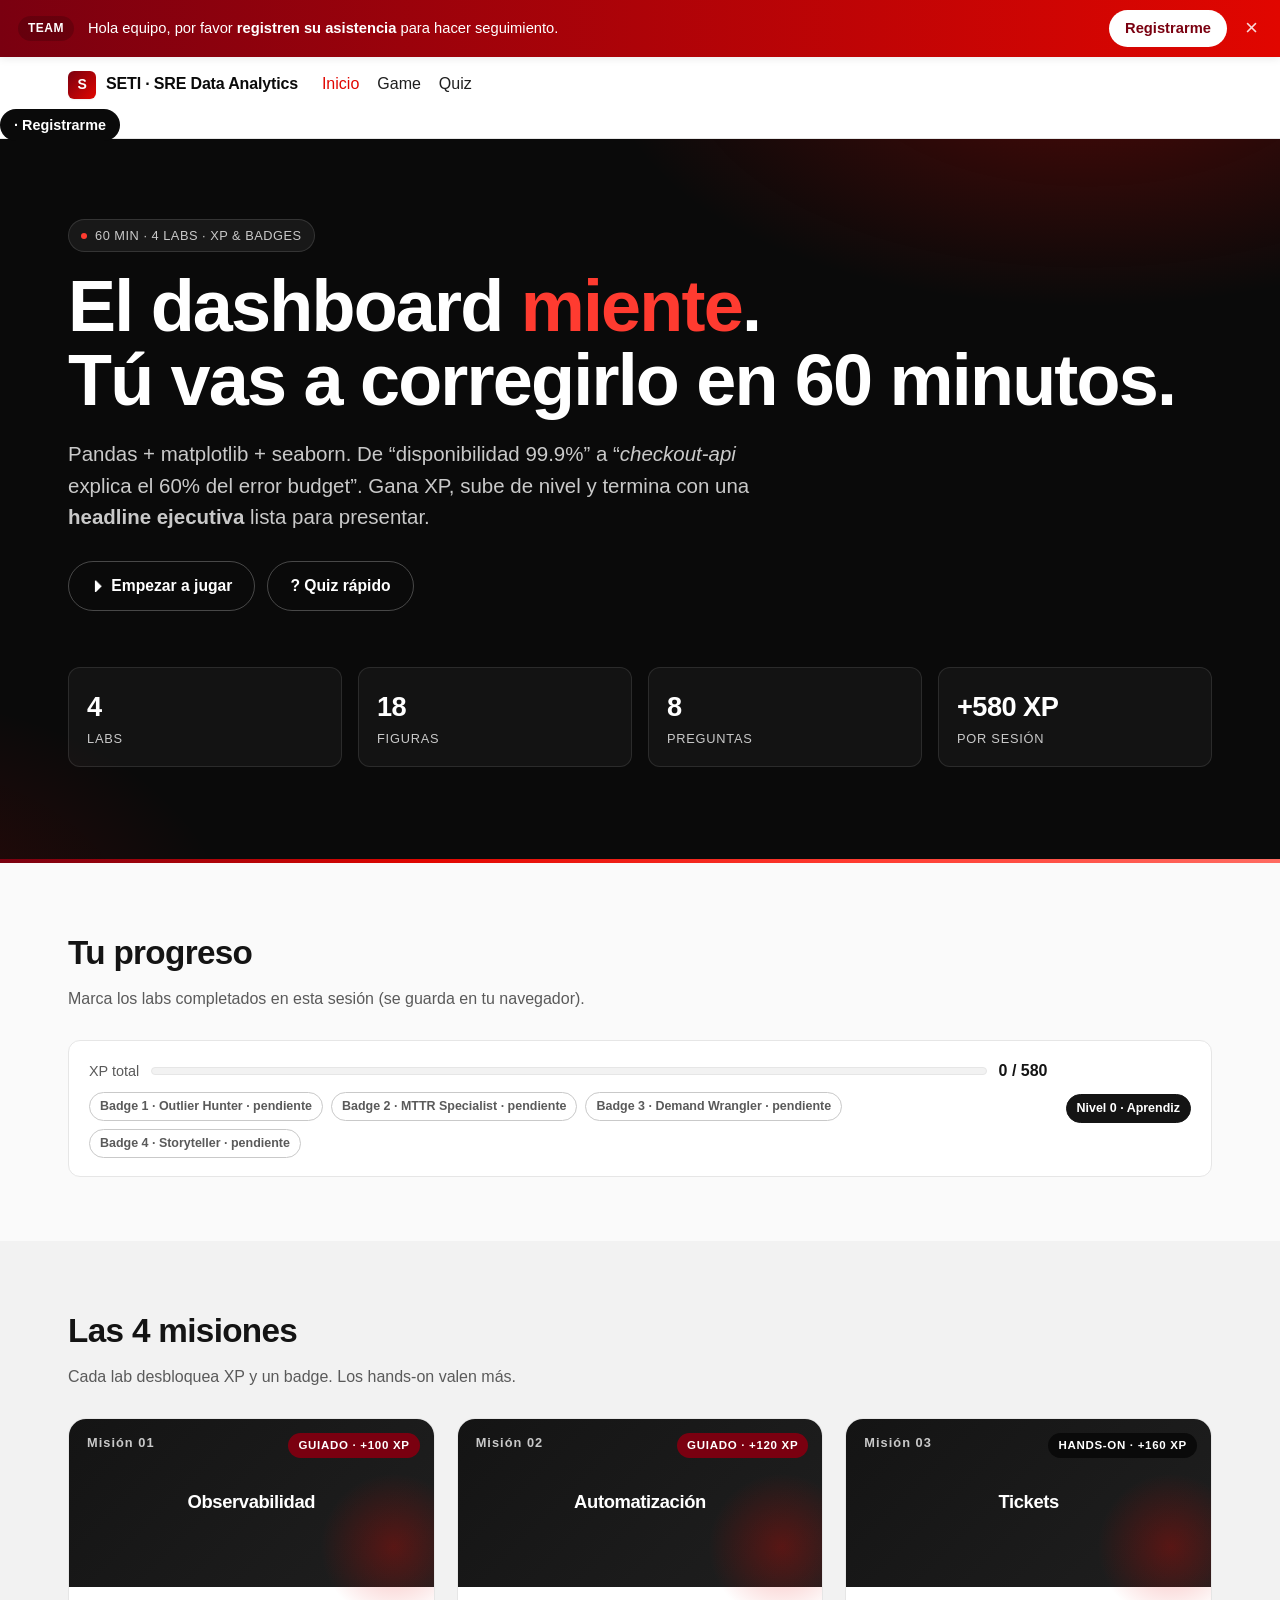
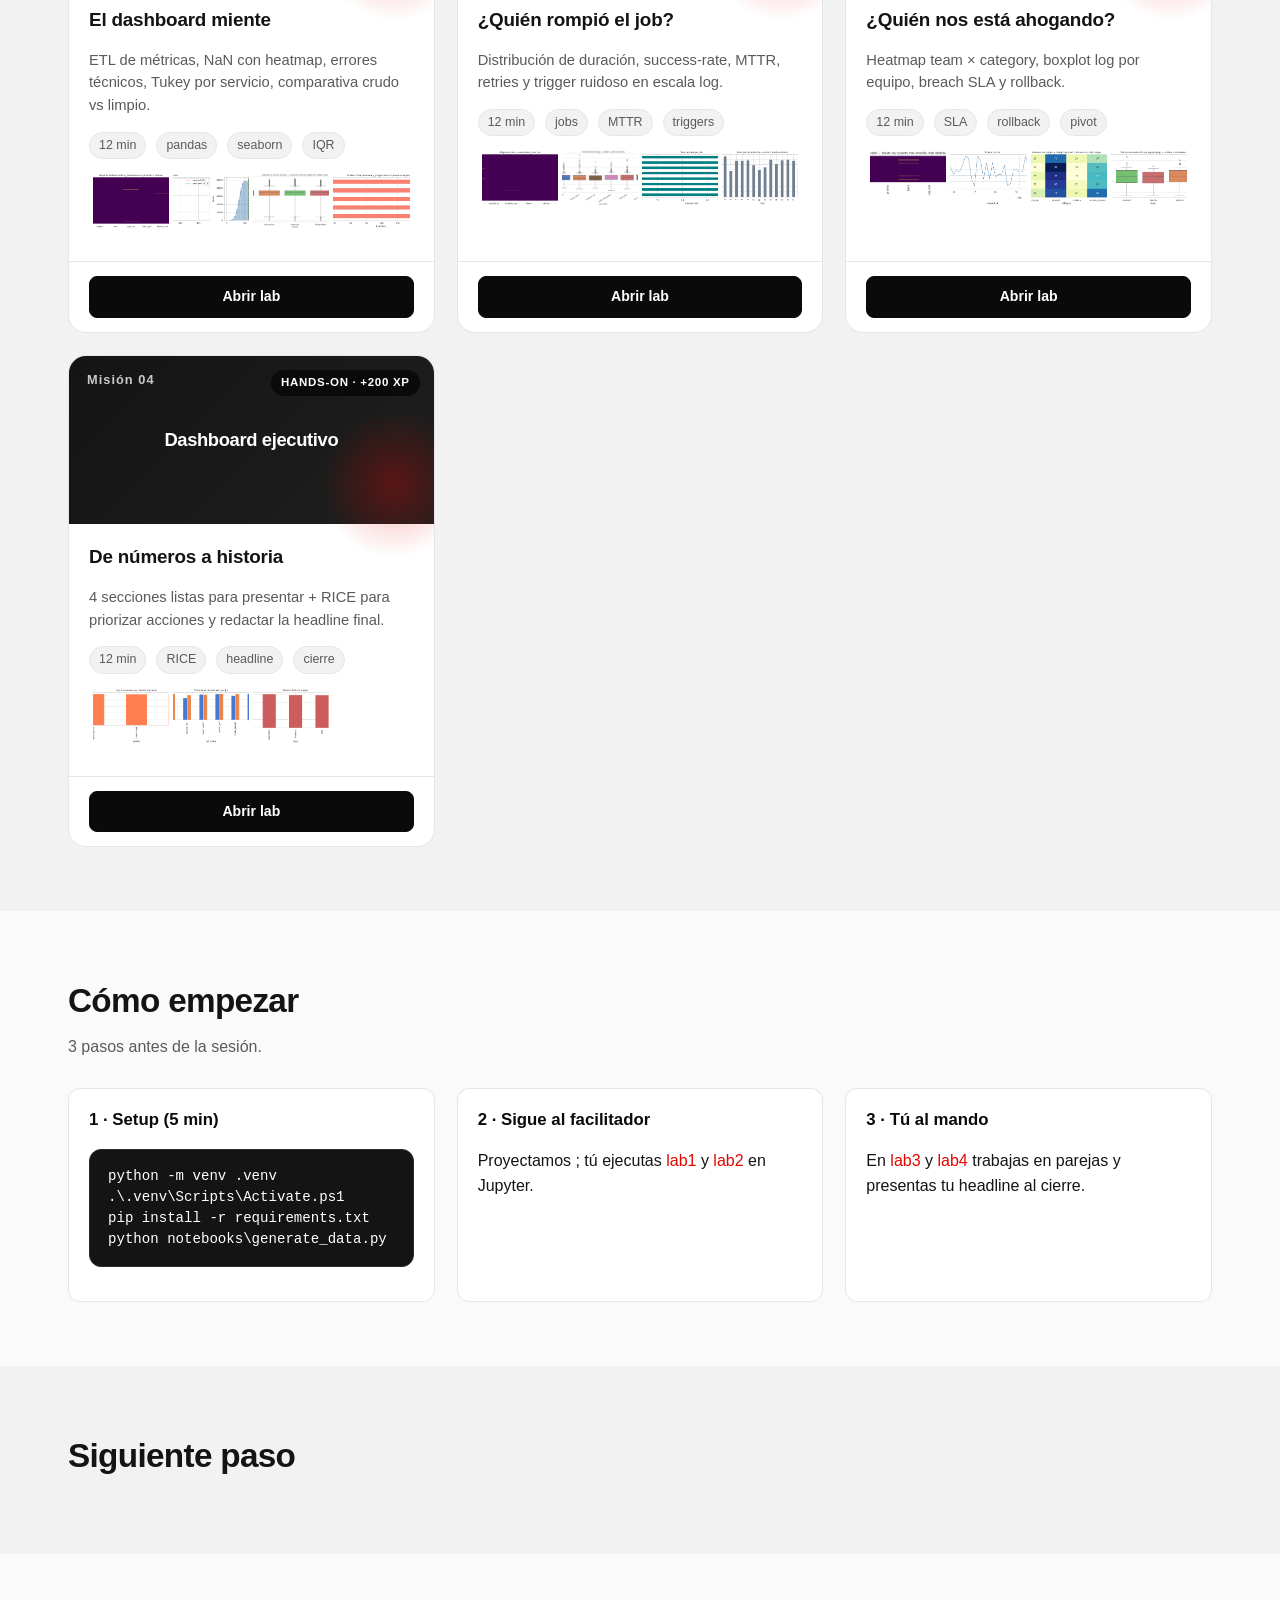
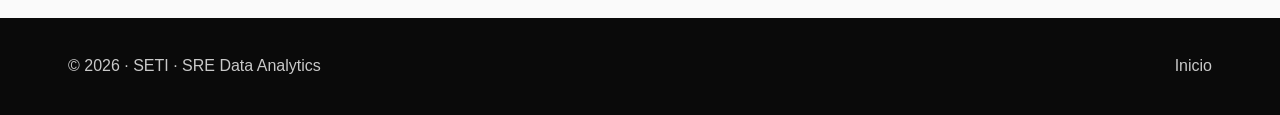
==== commit d5f928f3: "ui: remove internal branding from public pages (guides, story, facilitator cards, palette footer)" ====
--- a/index.html
+++ b/index.html
@@ -110,8 +110,7 @@
         </div>
         <div class="actions">
           <a class="primary" href="html/lab1_observabilidad.html">Abrir lab</a>
-          <a href="labs/lab-01-observabilidad/guide.html">Guía</a>
-        </div>
+                  </div>
       </article>
 
       <article class="lab-card guiado" data-lab="lab2" data-xp="120" data-badge="MTTR Specialist">
@@ -140,8 +139,7 @@
         </div>
         <div class="actions">
           <a class="primary" href="html/lab2_automatizacion.html">Abrir lab</a>
-          <a href="labs/lab-02-automatizacion/guide.html">Guía</a>
-        </div>
+                  </div>
       </article>
 
       <article class="lab-card hands" data-lab="lab3" data-xp="160" data-badge="Demand Wrangler">
@@ -170,8 +168,7 @@
         </div>
         <div class="actions">
           <a class="primary" href="html/lab3_requerimientos.html">Abrir lab</a>
-          <a href="labs/lab-03-requerimientos/guide.html">Guía</a>
-        </div>
+                  </div>
       </article>
 
       <article class="lab-card hands" data-lab="lab4" data-xp="200" data-badge="Storyteller">
@@ -199,8 +196,7 @@
         </div>
         <div class="actions">
           <a class="primary" href="html/lab4_ejecutivo.html">Abrir lab</a>
-          <a href="labs/lab-04-ejecutivo/guide.html">Guía</a>
-        </div>
+                  </div>
       </article>
 
     </div>
@@ -239,31 +235,15 @@
 <!-- RECURSOS -->
 <section class="block" style="background:var(--grey-6);">
   <div class="wrap">
-    <h2 class="section-title">Recursos para el equipo</h2>
+    <h2 class="section-title">Siguiente paso</h2>
     <div class="lab-grid">
-      <div class="learn-card">
-        <h3>Story</h3>
-        <p>Arco narrativo 3 actos + ritmo emocional de la sesión.</p>
-        <p></p>
-      </div>
-      <div class="learn-card">
-        <h3>Facilitador</h3>
-        <p>Agenda cronometrada + prompts de discusión + señales de éxito.</p>
-        <p></p>
-      </div>
-      <div class="learn-card">
-        <h3>Game</h3>
-        <p>Preguntas en línea por lab. Ganas XP y desbloqueas badges.</p>
-        <p><a href="game.html">Jugar →</a></p>
-      </div>
-    </div>
-  </div>
+      </div>
 </section>
 
 <footer class="site">
   <div class="wrap">
-    <div>SETI · SRE Data Analytics · blanco + grises + rojos · hecho con pandas & seaborn</div>
-    <div><a href="https://app.lab10.ai/aprende" rel="noopener">Inspirado en lab10</a></div>
+    <div>&copy; 2026 &middot; SETI &middot; SRE Data Analytics</div>
+    <div><a href="index.html">Inicio</a></div>
   </div>
 </footer>
 
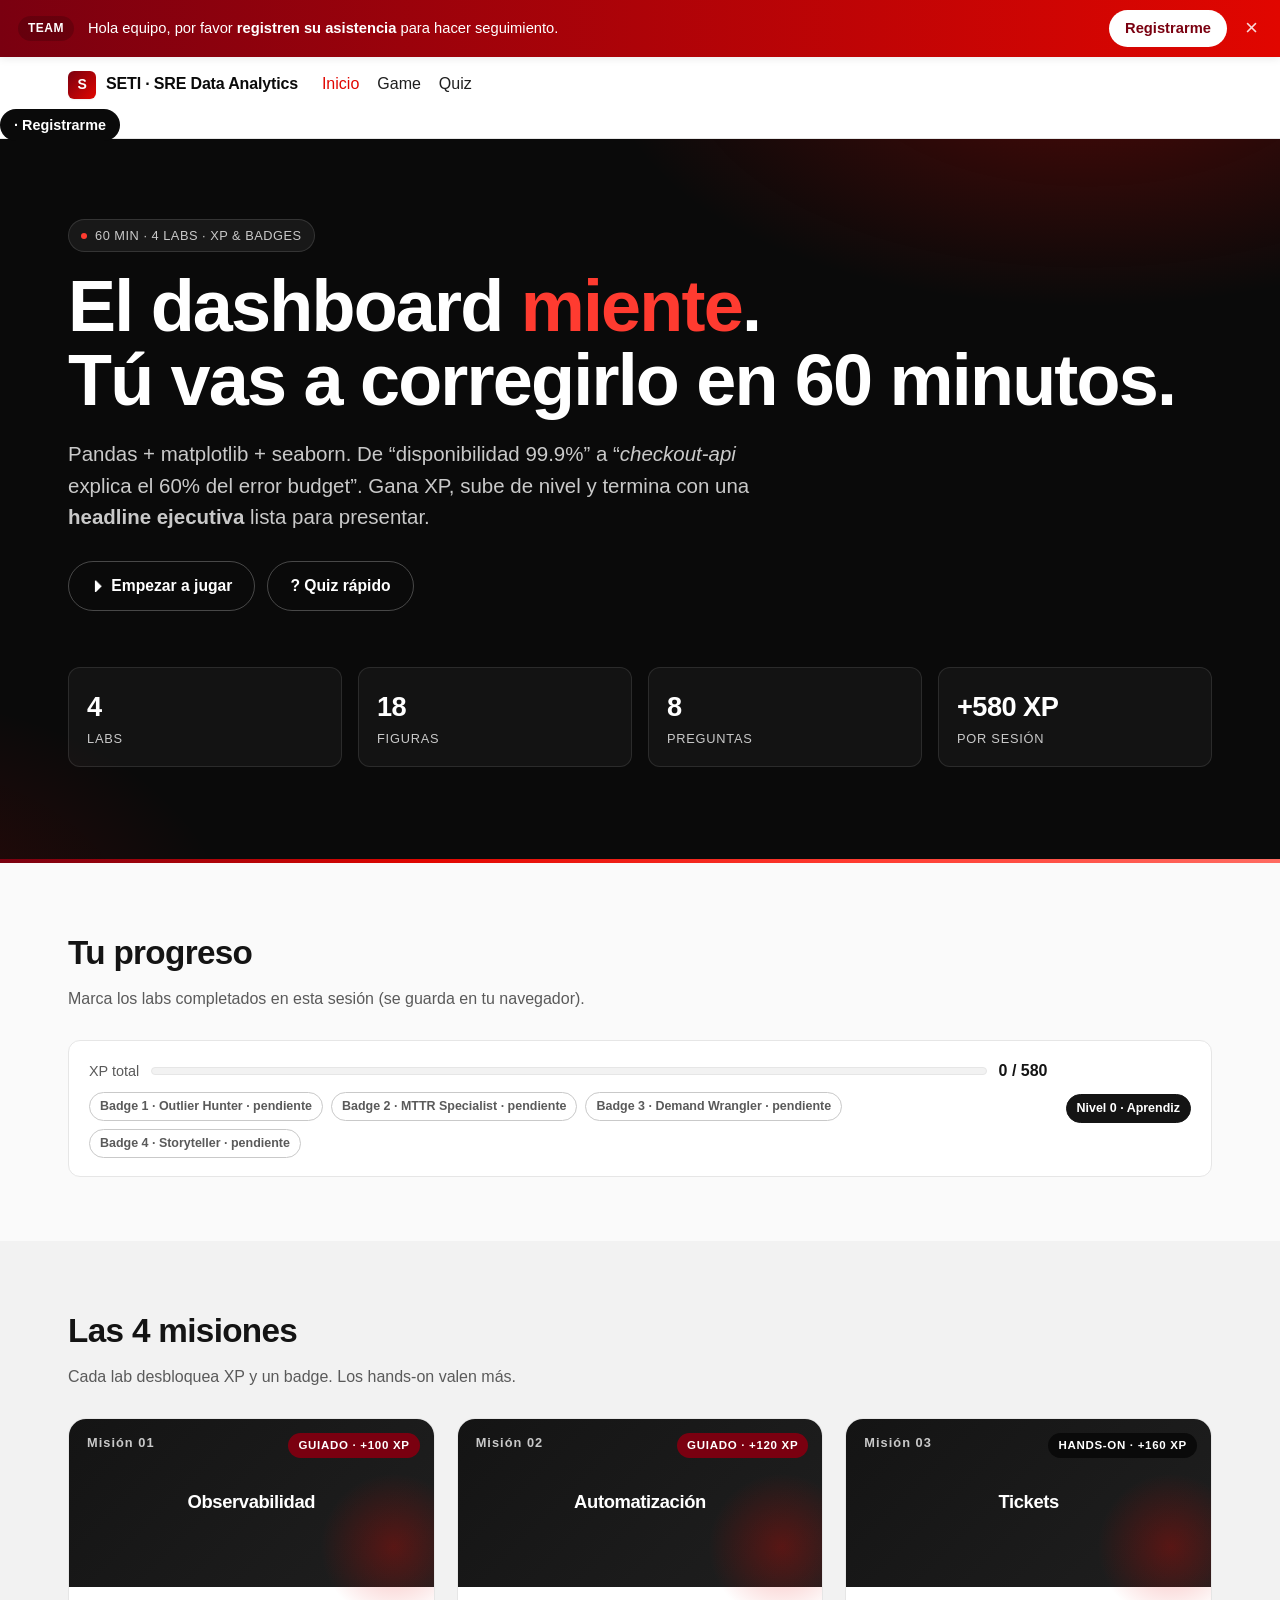
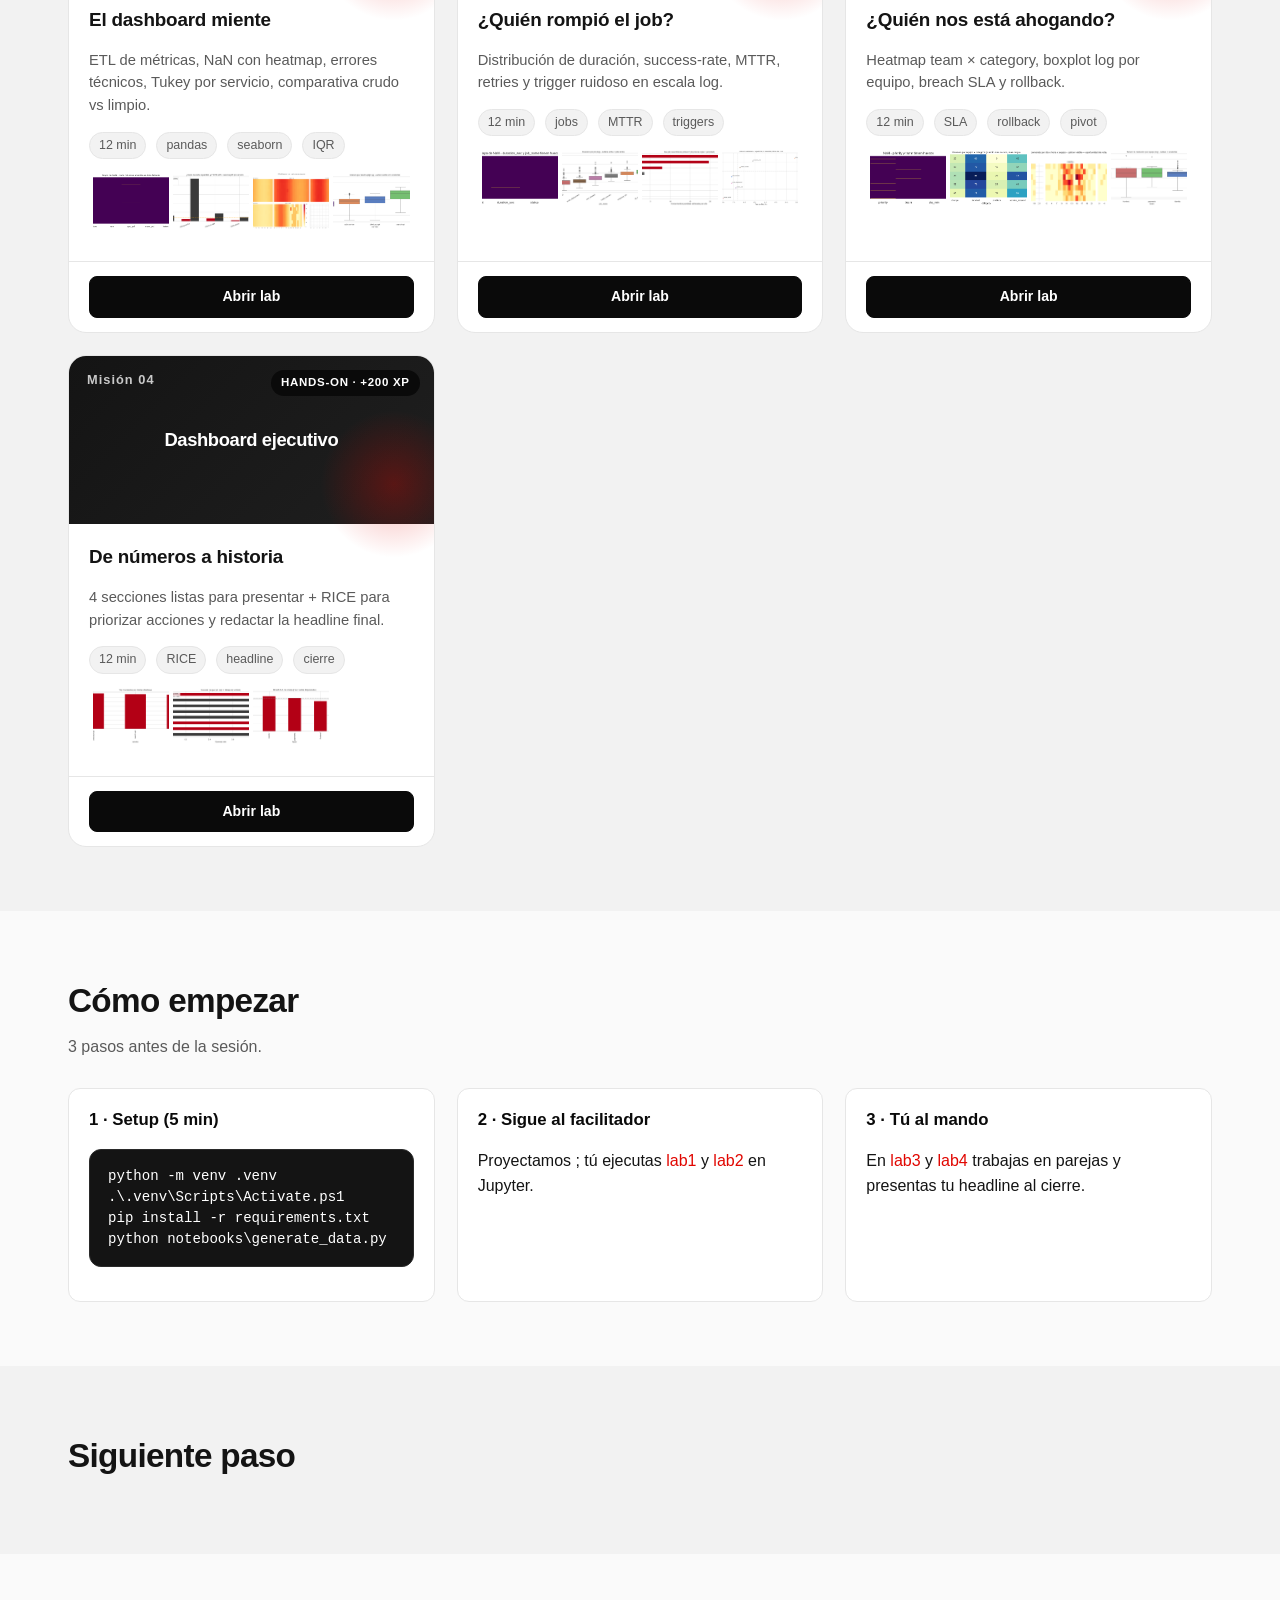
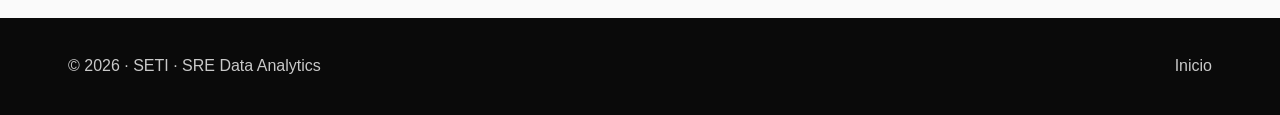
==== commit 42a02de1: "data+notebooks v3: personalidades por servicio + casos de negocio + heatmap dia x hora - Datasets co" ====
--- a/index.html
+++ b/index.html
@@ -103,9 +103,9 @@
           </div>
           <div class="gallery">
             <img src="html/lab1_fig1_nan.png" alt="">
-            <img src="html/lab1_fig2_latency_dist.png" alt="">
-            <img src="html/lab1_fig3_boxplot.png" alt="">
-            <img src="html/lab1_fig4_outliers_per_service.png" alt="">
+            <img src="html/lab1_fig2_capacity.png" alt="">
+            <img src="html/lab1_fig3_heatmap_alerts.png" alt="">
+            <img src="html/lab1_fig4_boxplot.png" alt="">
           </div>
         </div>
         <div class="actions">
@@ -133,8 +133,8 @@
           <div class="gallery">
             <img src="html/lab2_fig1_nan.png" alt="">
             <img src="html/lab2_fig2_boxplot.png" alt="">
-            <img src="html/lab2_fig3_success.png" alt="">
-            <img src="html/lab2_fig4_hourly.png" alt="">
+            <img src="html/lab2_fig3_hours_lost.png" alt="">
+            <img src="html/lab2_fig4_quadrant.png" alt="">
           </div>
         </div>
         <div class="actions">
@@ -161,8 +161,8 @@
           </div>
           <div class="gallery">
             <img src="html/lab3_fig1_nan.png" alt="">
-            <img src="html/lab3_fig2_daily.png" alt="">
-            <img src="html/lab3_fig3_heatmap.png" alt="">
+            <img src="html/lab3_fig2_heatmap.png" alt="">
+            <img src="html/lab3_fig3_heatmap_demand.png" alt="">
             <img src="html/lab3_fig4_boxplot.png" alt="">
           </div>
         </div>
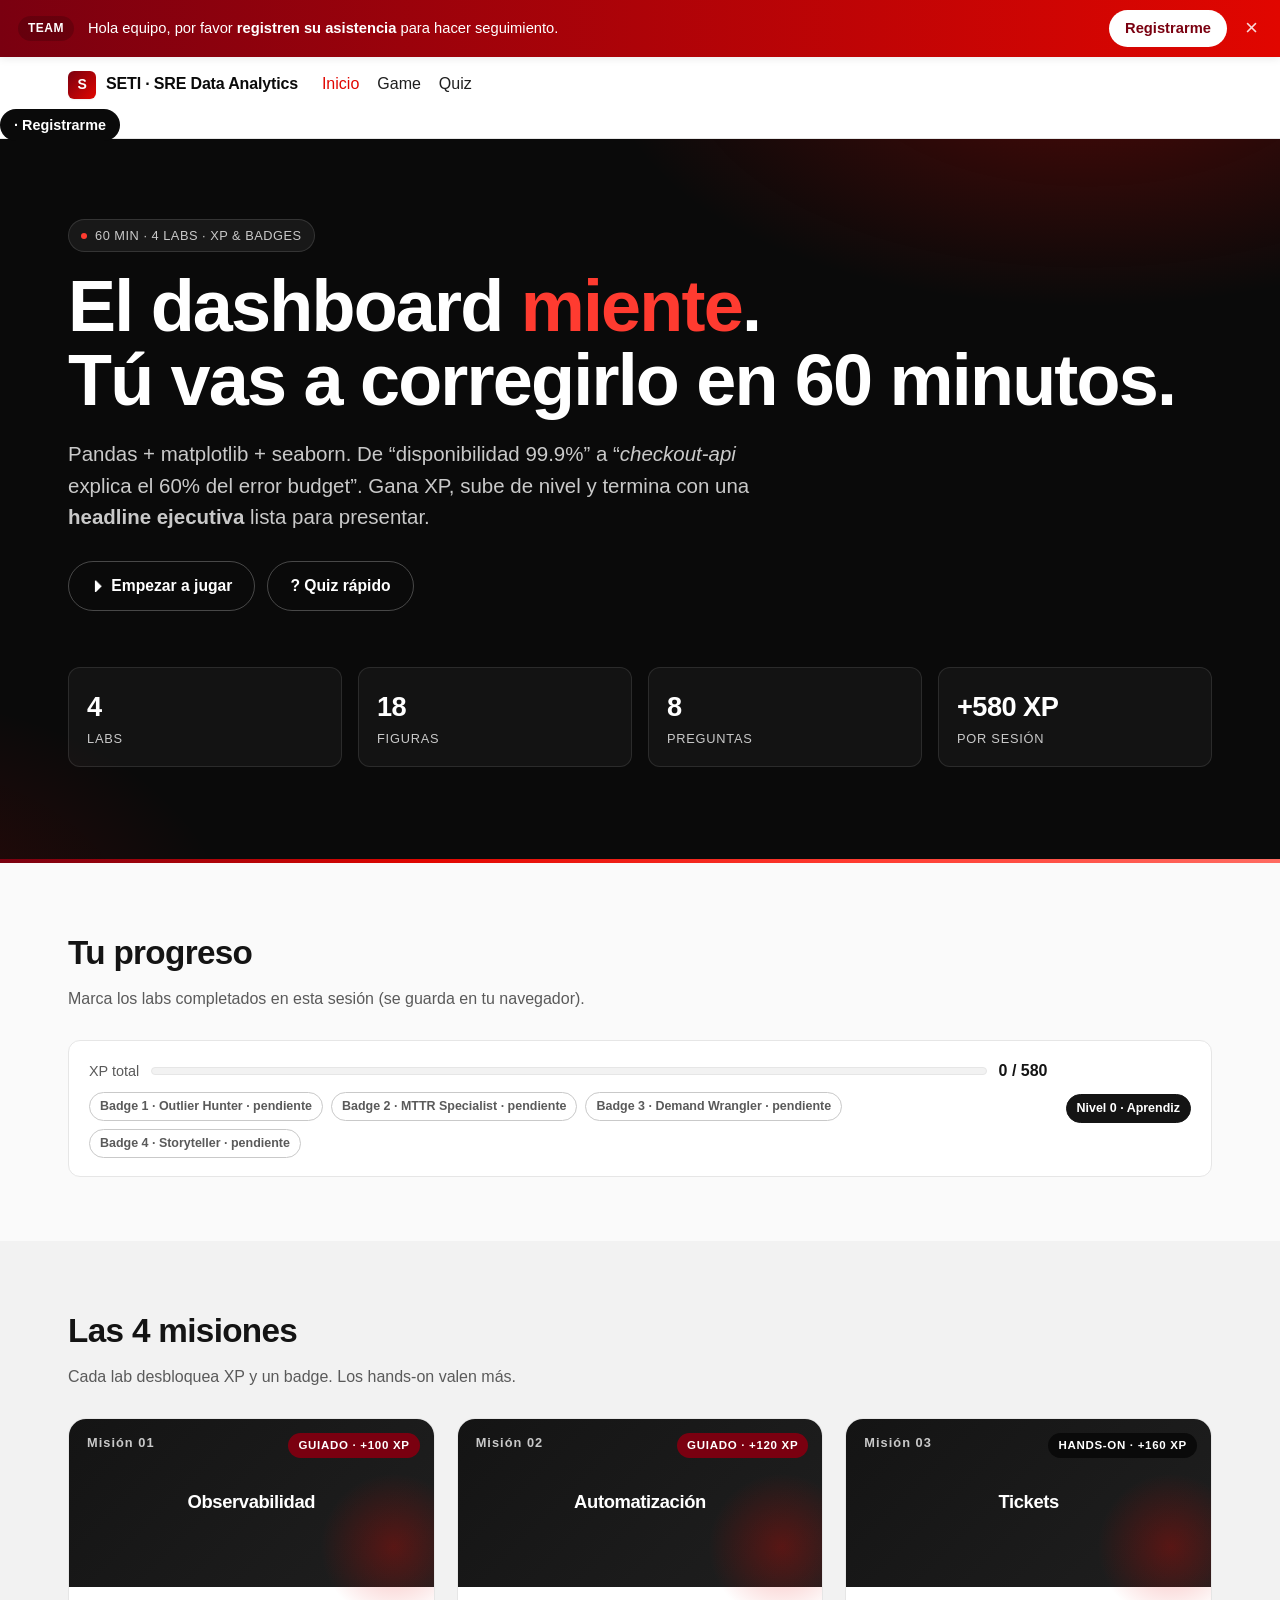
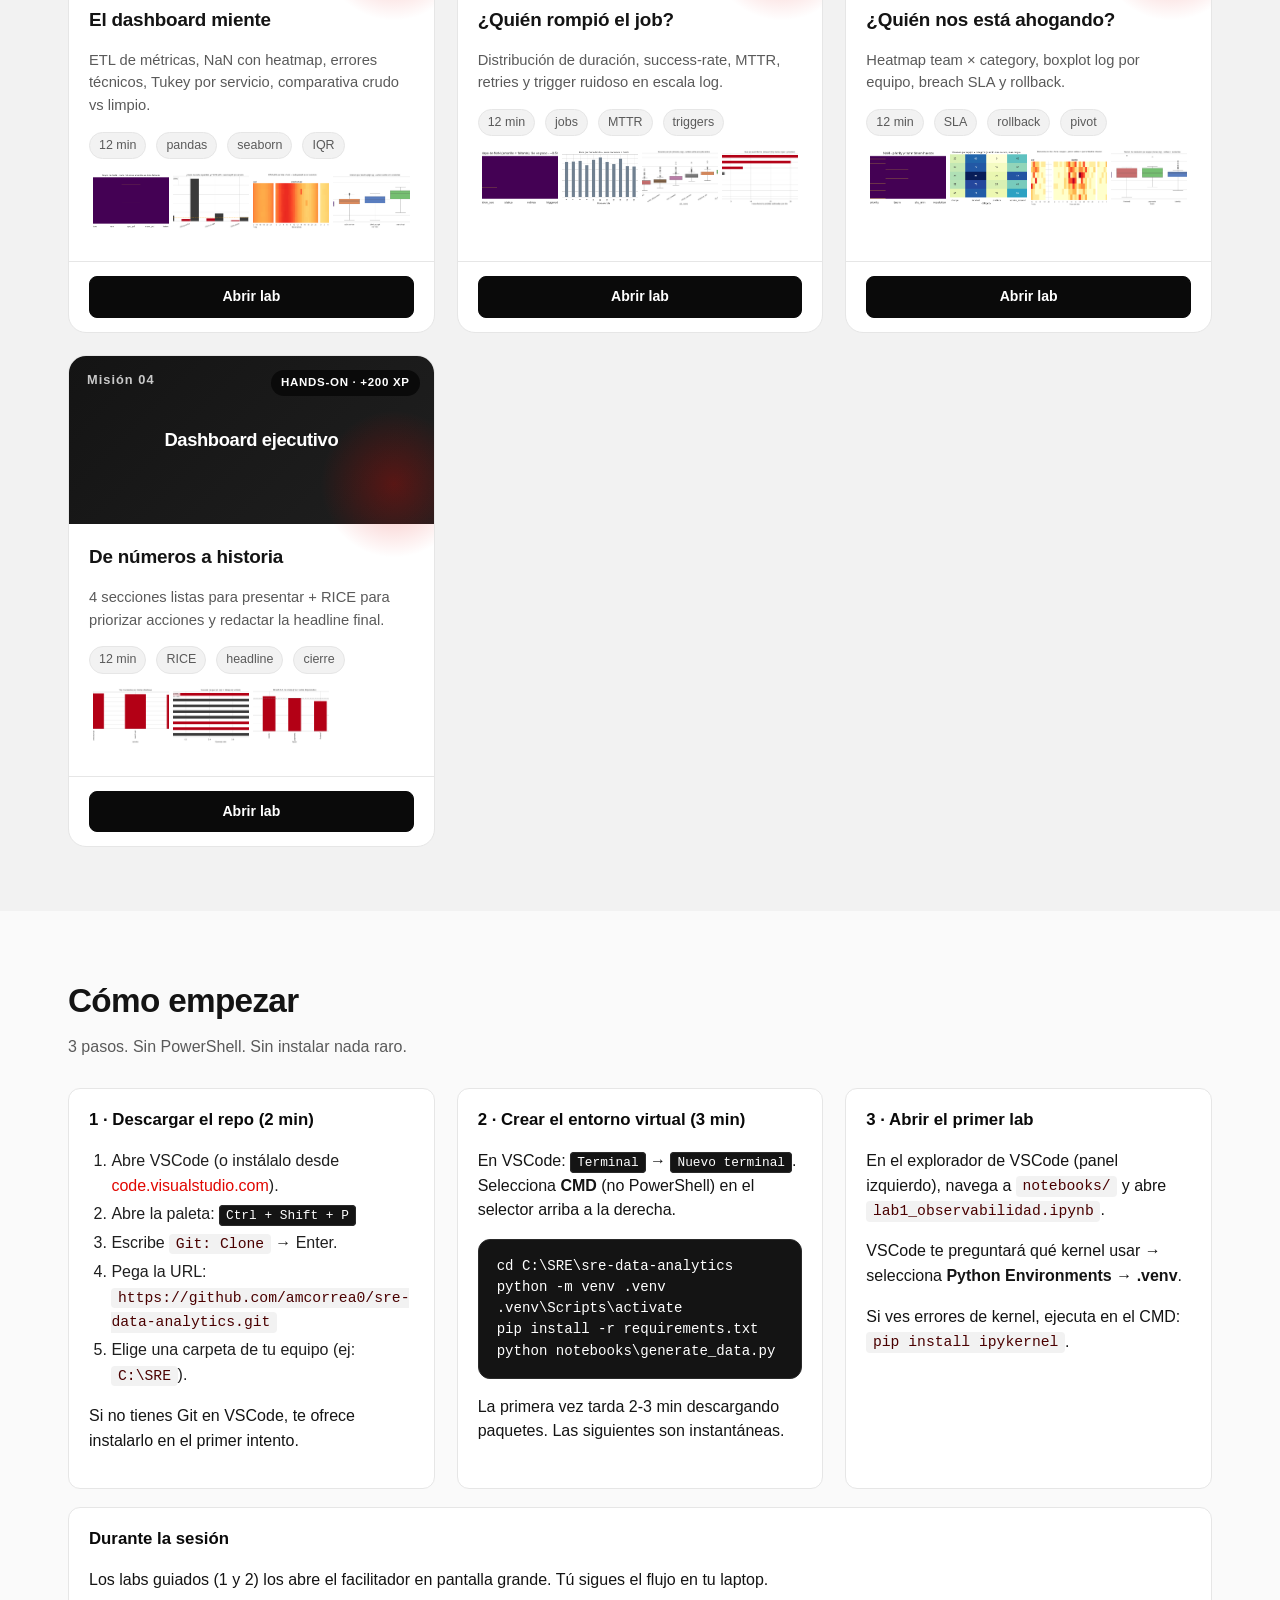
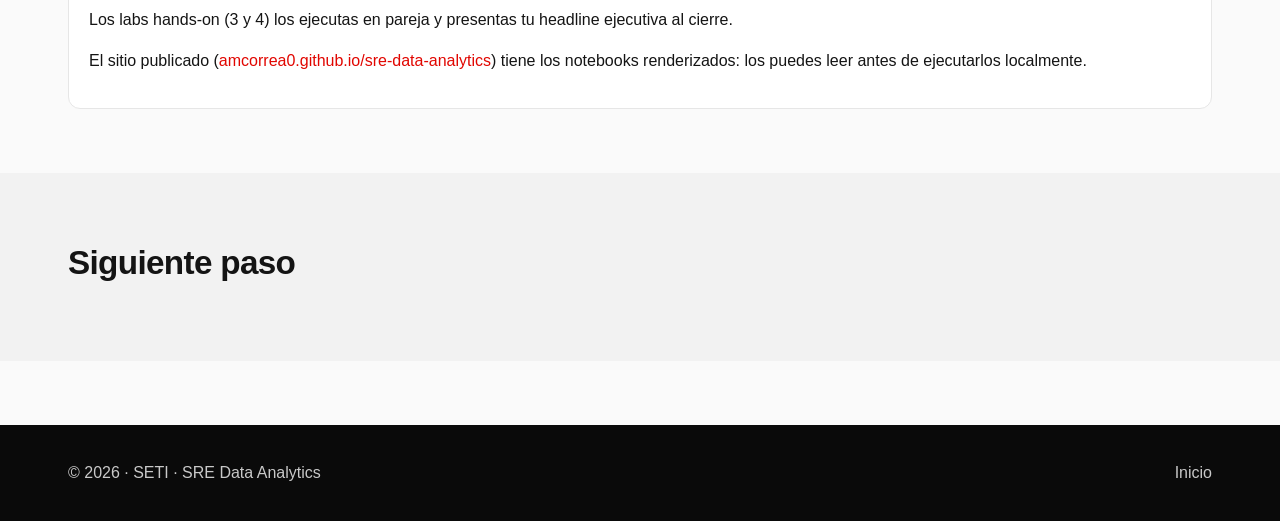
==== commit cce4d9ff: "v5: 9 mejoras aplicadas - lab1: explicacion de headroom, heatmap dia x hora x servicio 1x5 (cada pan" ====
--- a/index.html
+++ b/index.html
@@ -132,9 +132,9 @@
           </div>
           <div class="gallery">
             <img src="html/lab2_fig1_nan.png" alt="">
-            <img src="html/lab2_fig2_boxplot.png" alt="">
-            <img src="html/lab2_fig3_hours_lost.png" alt="">
-            <img src="html/lab2_fig4_quadrant.png" alt="">
+            <img src="html/lab2_fig2_hourly.png" alt="">
+            <img src="html/lab2_fig3_boxplot.png" alt="">
+            <img src="html/lab2_fig4_hours_lost.png" alt="">
           </div>
         </div>
         <div class="actions">
@@ -204,30 +204,45 @@
 </section>
 
 <!-- CÓMO EMPEZAR -->
+<!-- COMO EMPEZAR -->
 <section class="block">
   <div class="wrap">
     <h2 class="section-title">Cómo empezar</h2>
-    <p class="section-sub">3 pasos antes de la sesión.</p>
+    <p class="section-sub">3 pasos. Sin PowerShell. Sin instalar nada raro.</p>
     <div class="lab-grid">
       <div class="learn-card">
-        <h3>1 · Setup (5 min)</h3>
-        <pre><code>python -m venv .venv
-.\.venv\Scripts\Activate.ps1
+        <h3>1 · Descargar el repo (2 min)</h3>
+        <ol>
+          <li>Abre VSCode (o instálalo desde <a href="https://code.visualstudio.com/" target="_blank" rel="noopener">code.visualstudio.com</a>).</li>
+          <li>Abre la paleta: <kbd>Ctrl + Shift + P</kbd></li>
+          <li>Escribe <code>Git: Clone</code> &rarr; Enter.</li>
+          <li>Pega la URL: <code>https://github.com/amcorrea0/sre-data-analytics.git</code></li>
+          <li>Elige una carpeta de tu equipo (ej: <code>C:\SRE</code>).</li>
+        </ol>
+        <p class="meta">Si no tienes Git en VSCode, te ofrece instalarlo en el primer intento.</p>
+      </div>
+      <div class="learn-card">
+        <h3>2 · Crear el entorno virtual (3 min)</h3>
+        <p>En VSCode: <kbd>Terminal</kbd> &rarr; <kbd>Nuevo terminal</kbd>. Selecciona <strong>CMD</strong> (no PowerShell) en el selector arriba a la derecha.</p>
+        <pre><code>cd C:\SRE\sre-data-analytics
+python -m venv .venv
+.venv\Scripts\activate
 pip install -r requirements.txt
 python notebooks\generate_data.py</code></pre>
+        <p class="meta">La primera vez tarda 2-3 min descargando paquetes. Las siguientes son instantáneas.</p>
       </div>
       <div class="learn-card">
-        <h3>2 · Sigue al facilitador</h3>
-        <p>Proyectamos ; tú ejecutas
-          <a href="notebooks/lab1_observabilidad.ipynb">lab1</a> y
-          <a href="notebooks/lab2_automatizacion.ipynb">lab2</a> en Jupyter.</p>
-      </div>
-      <div class="learn-card">
-        <h3>3 · Tú al mando</h3>
-        <p>En <a href="notebooks/lab3_requerimientos.ipynb">lab3</a> y
-          <a href="notebooks/lab4_ejecutivo.ipynb">lab4</a> trabajas en parejas
-          y presentas tu headline al cierre.</p>
-      </div>
+        <h3>3 · Abrir el primer lab</h3>
+        <p>En el explorador de VSCode (panel izquierdo), navega a <code>notebooks/</code> y abre <code>lab1_observabilidad.ipynb</code>.</p>
+        <p>VSCode te preguntará qué kernel usar &rarr; selecciona <strong>Python Environments</strong> &rarr; <strong>.venv</strong>.</p>
+        <p class="meta">Si ves errores de kernel, ejecuta en el CMD: <code>pip install ipykernel</code>.</p>
+      </div>
+    </div>
+    <div class="learn-card" style="margin-top:18px;">
+      <h3>Durante la sesión</h3>
+      <p>Los labs guiados (1 y 2) los abre el facilitador en pantalla grande. Tú sigues el flujo en tu laptop.</p>
+      <p>Los labs hands-on (3 y 4) los ejecutas en pareja y presentas tu headline ejecutiva al cierre.</p>
+      <p>El sitio publicado (<a href="https://amcorrea0.github.io/sre-data-analytics/" target="_blank" rel="noopener">amcorrea0.github.io/sre-data-analytics</a>) tiene los notebooks renderizados: los puedes leer antes de ejecutarlos localmente.</p>
     </div>
   </div>
 </section>
